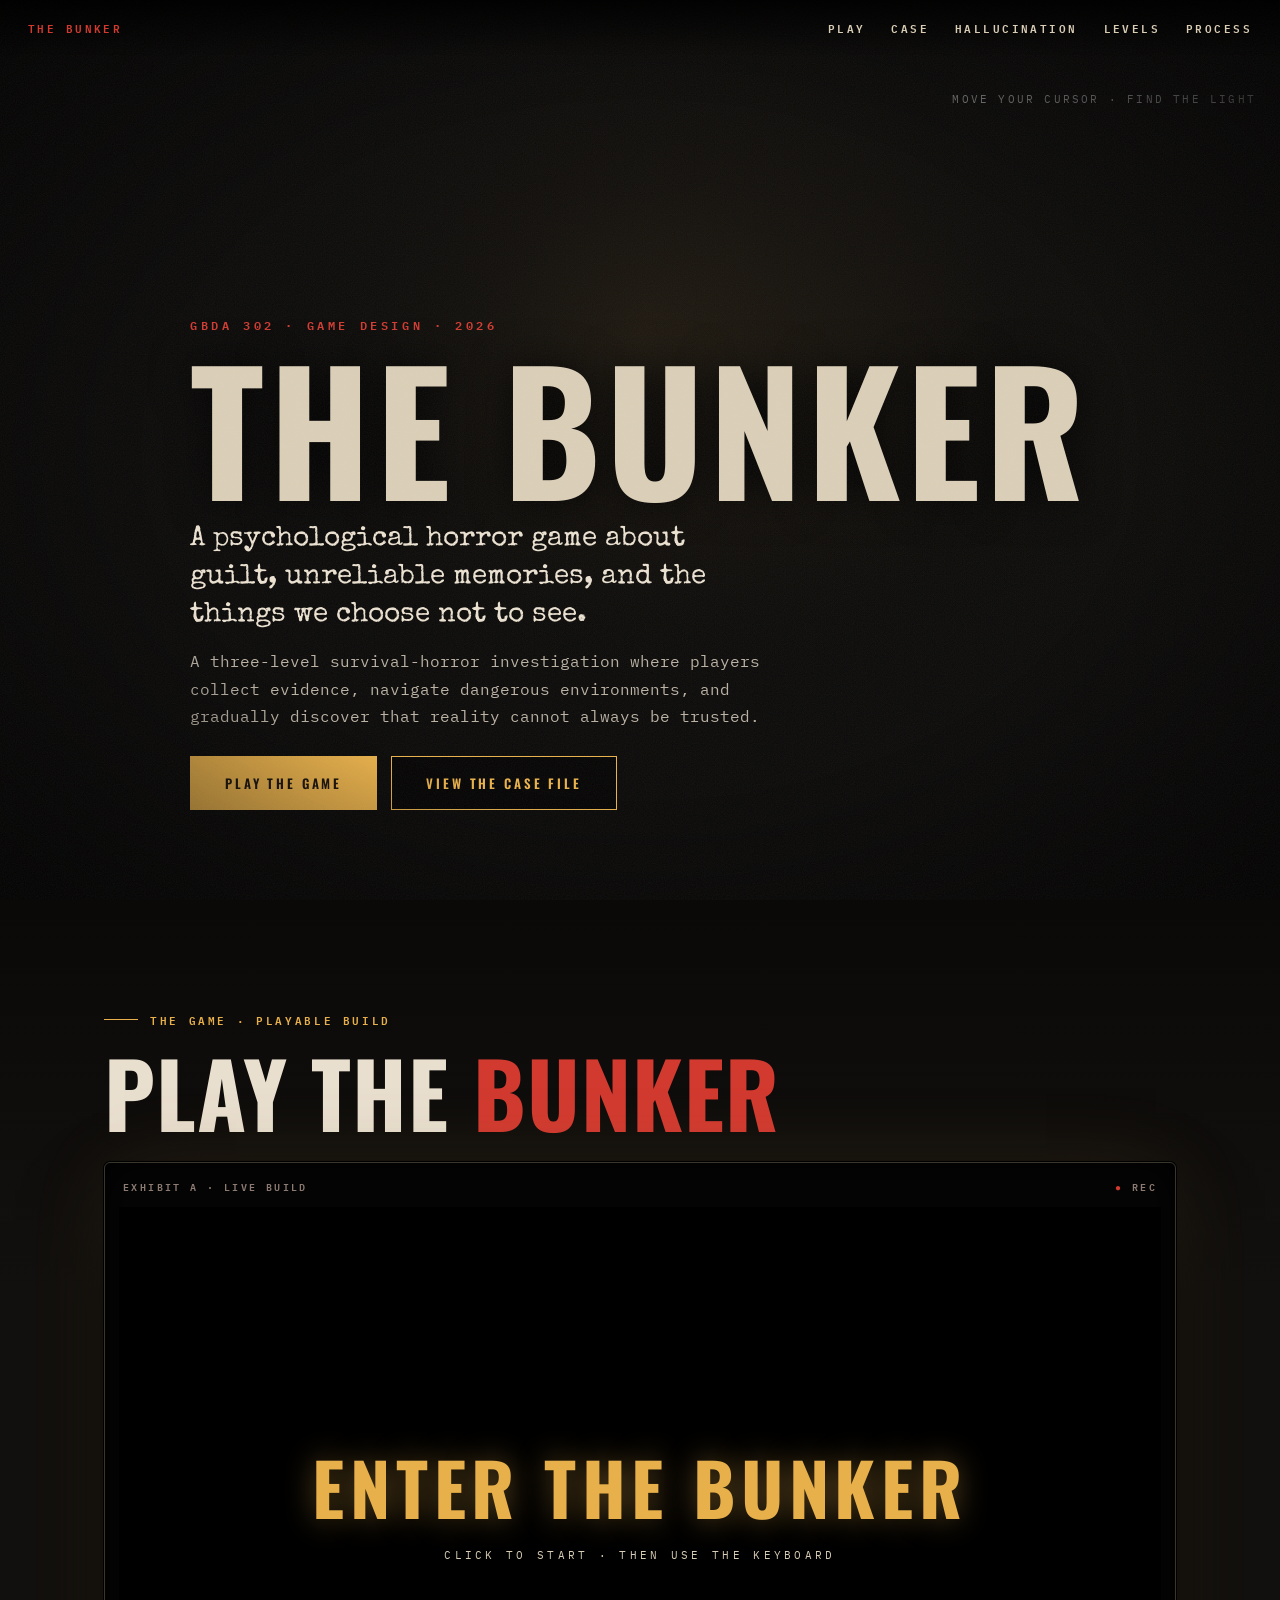
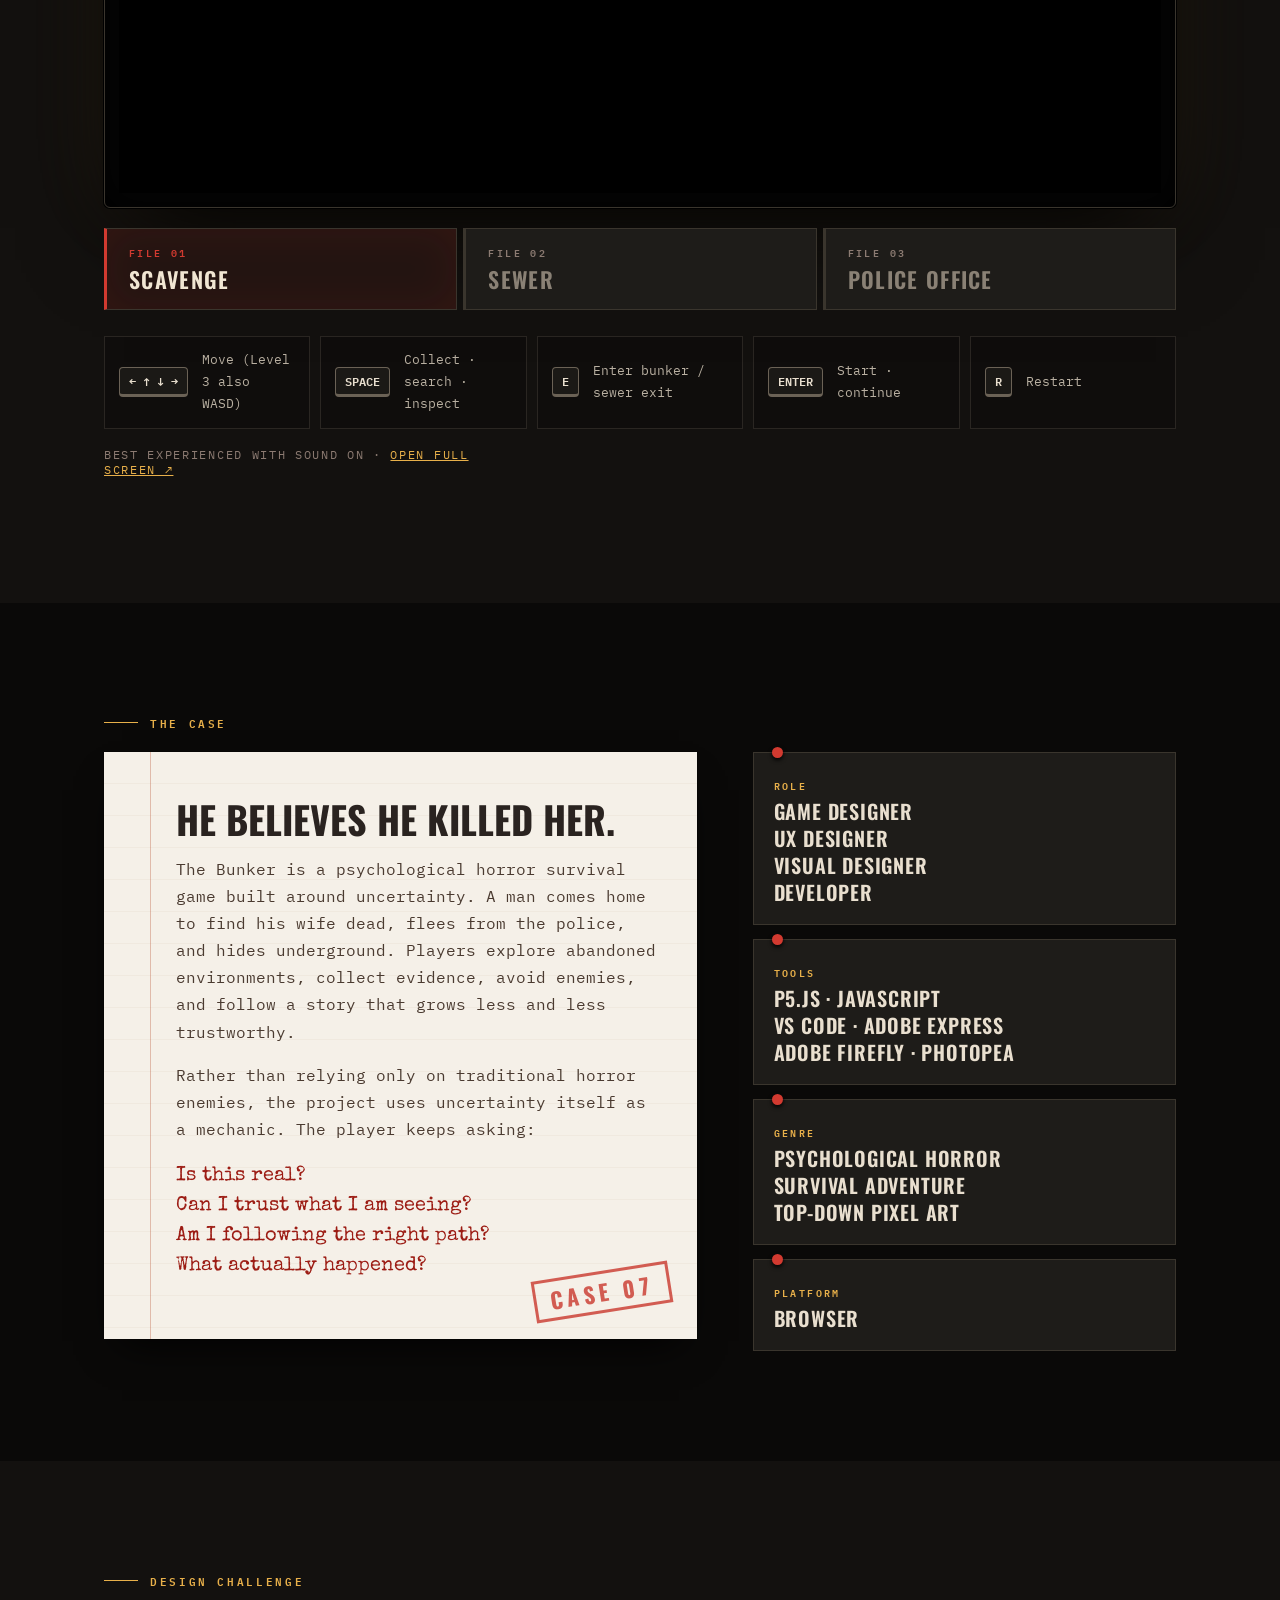
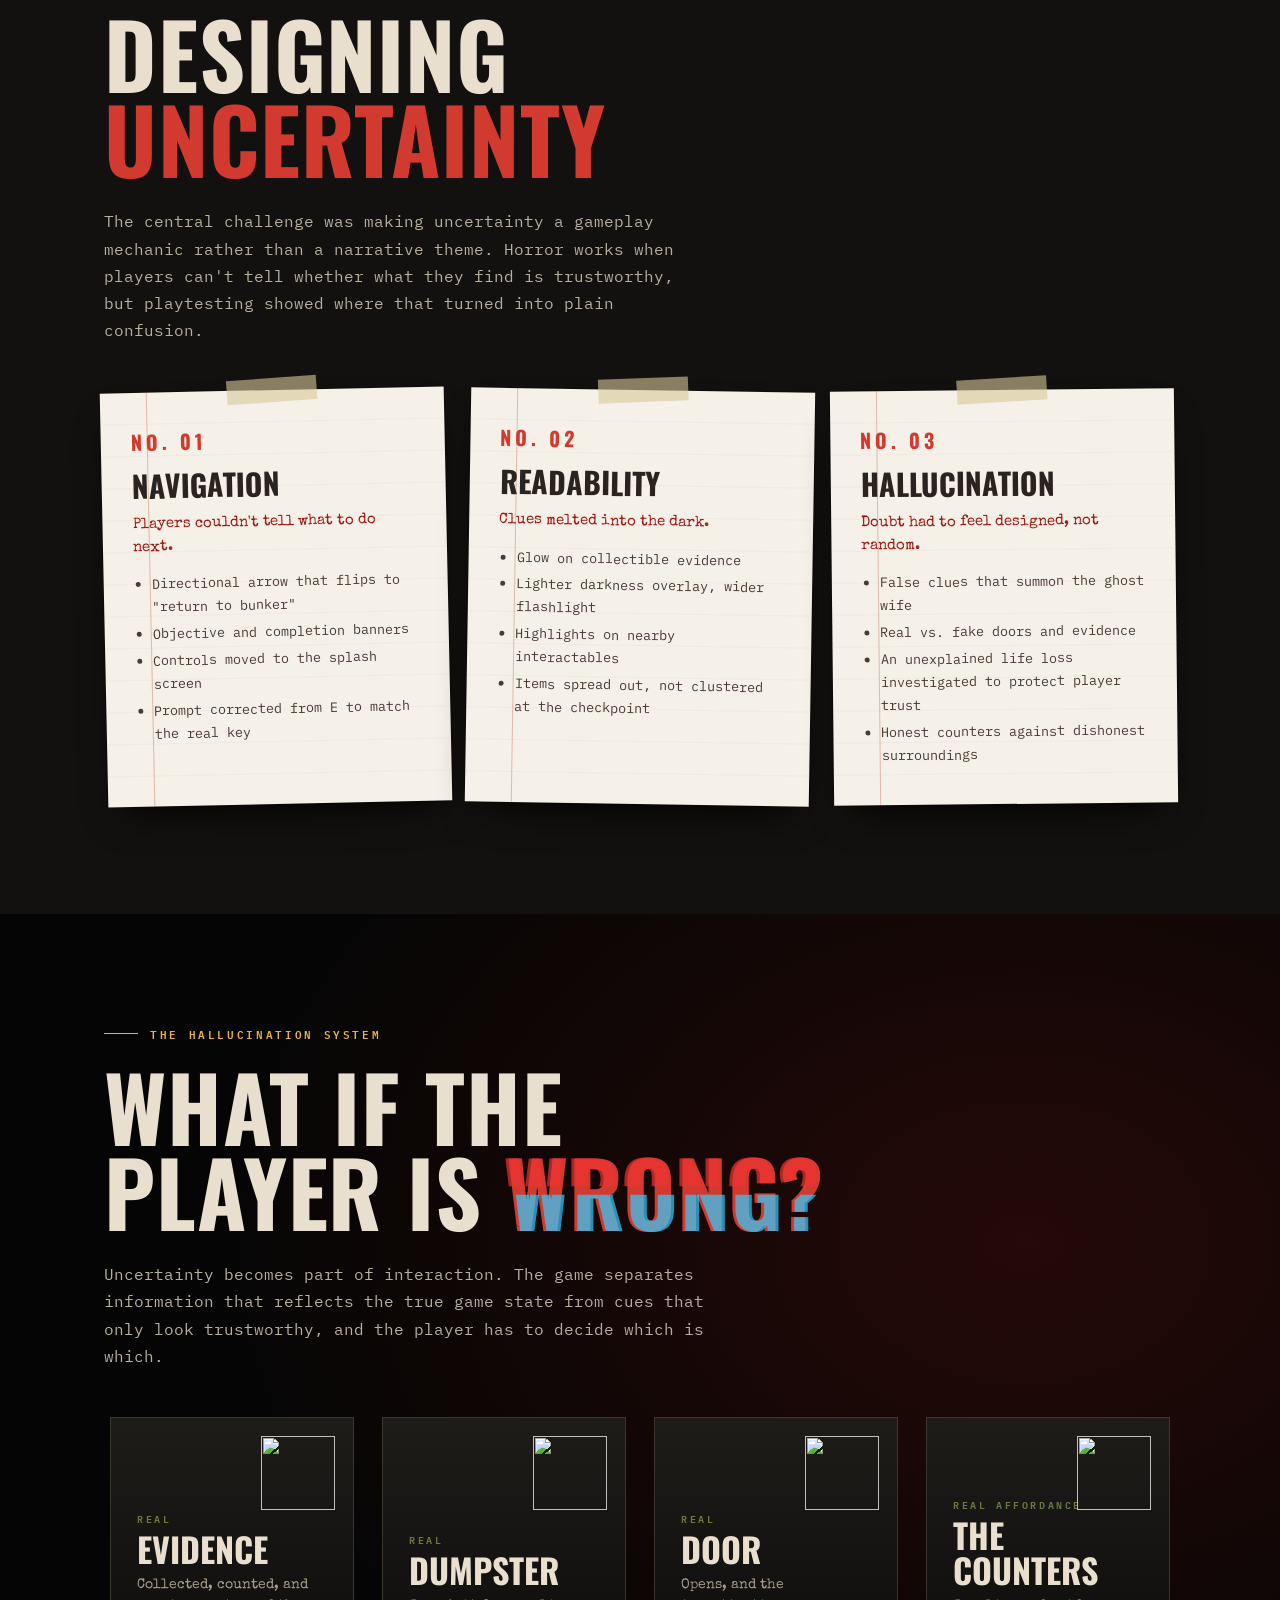
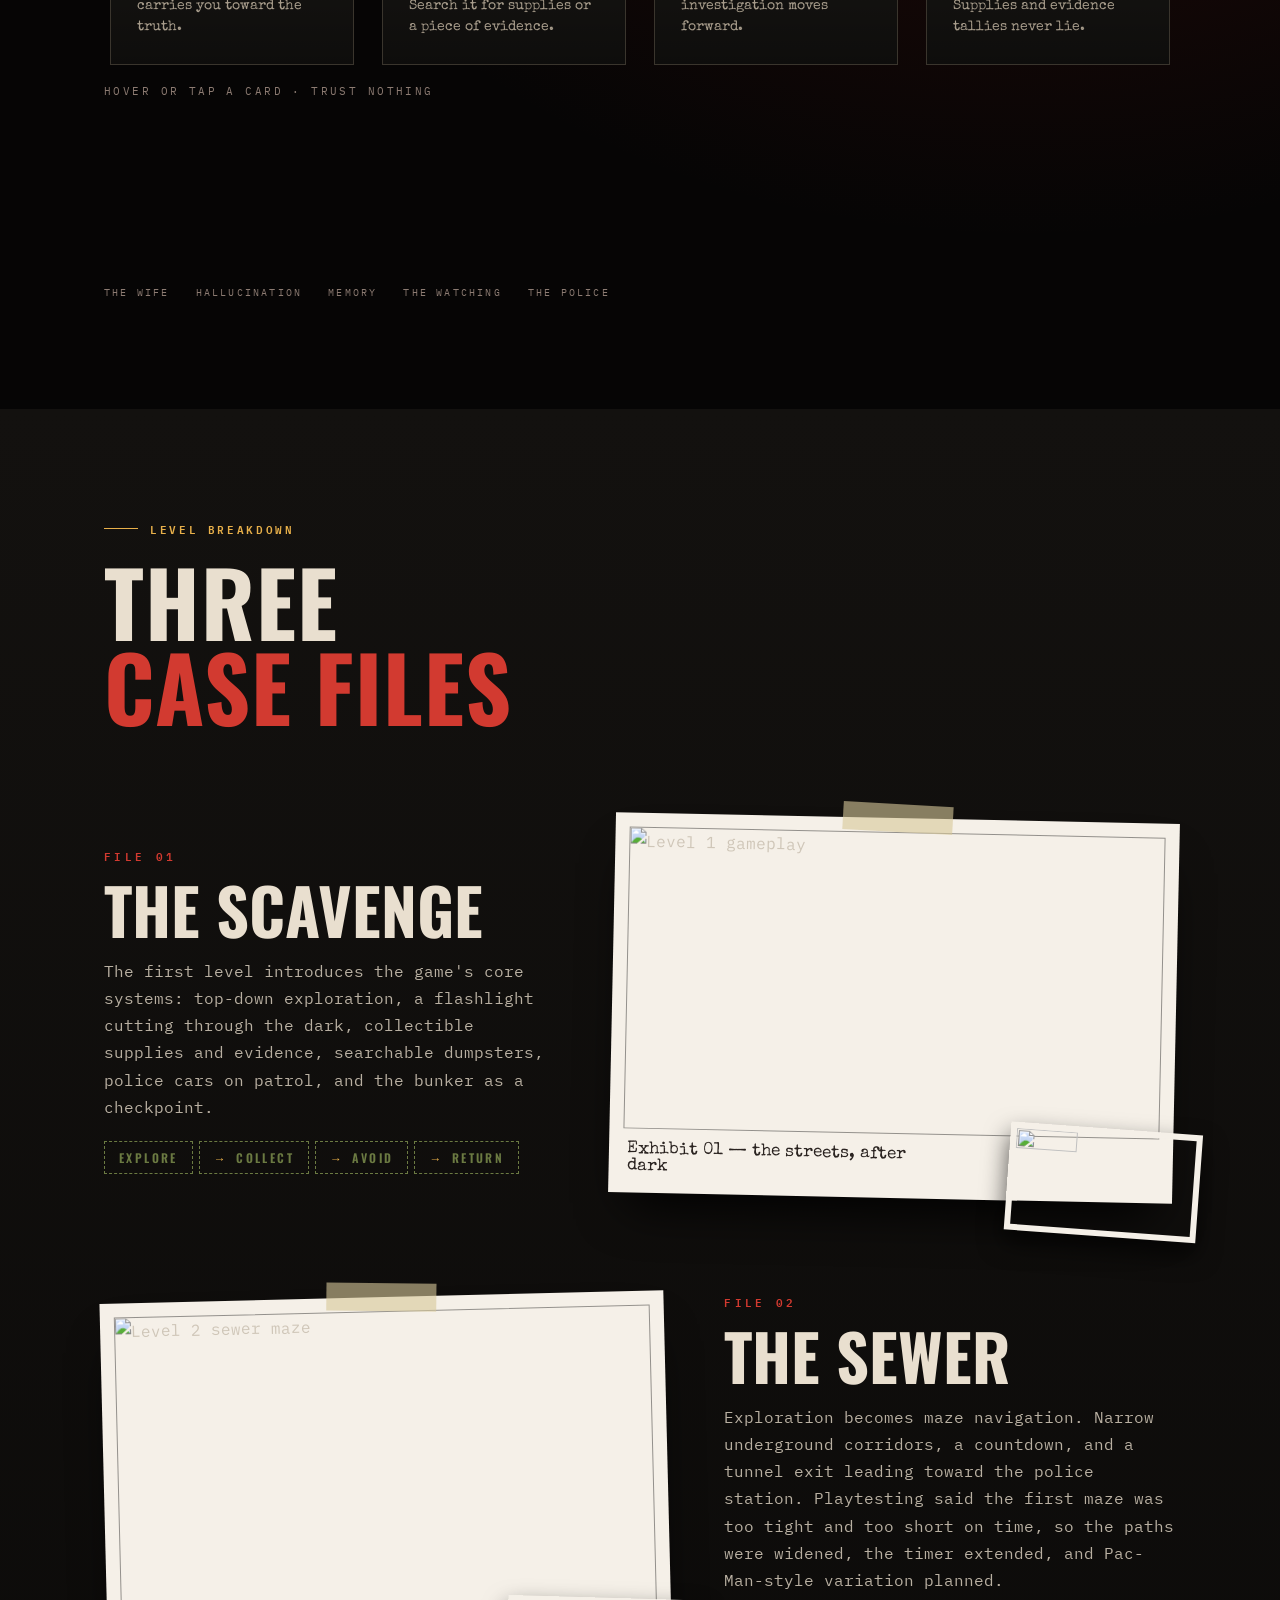
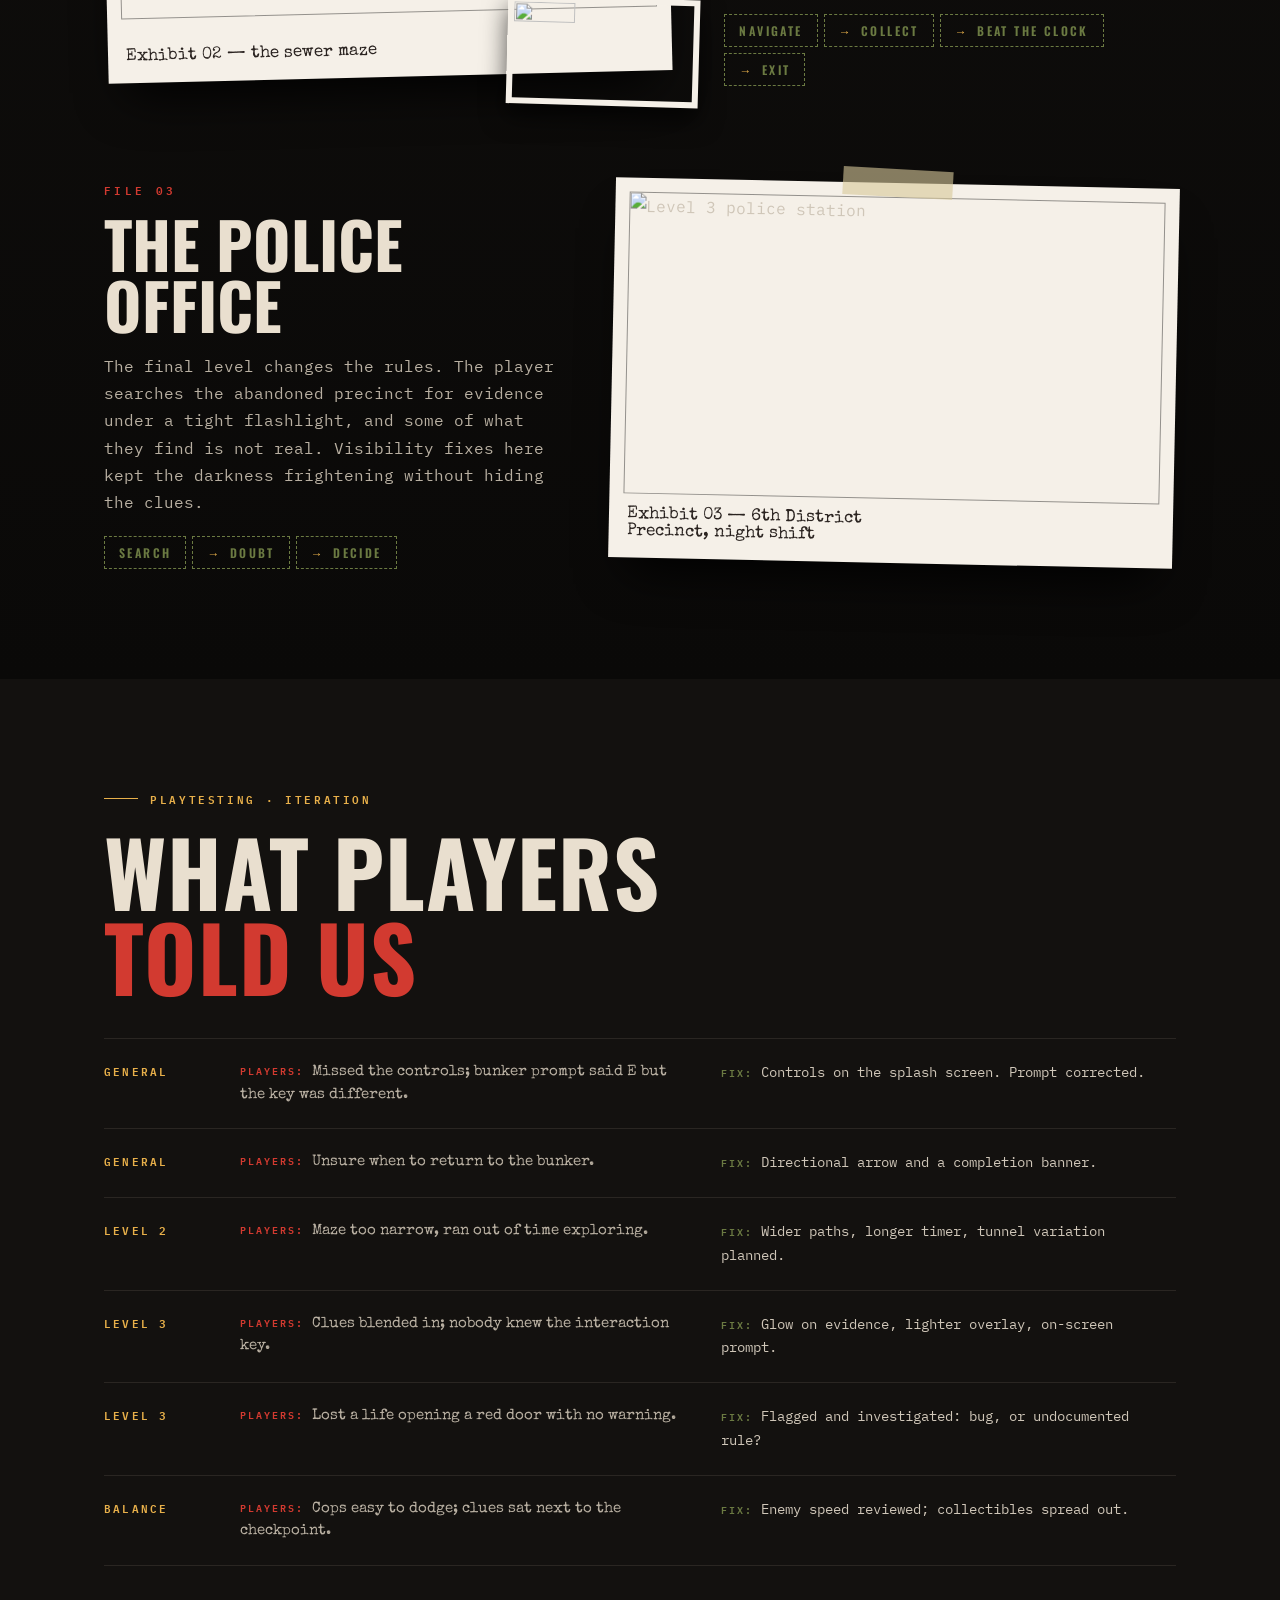
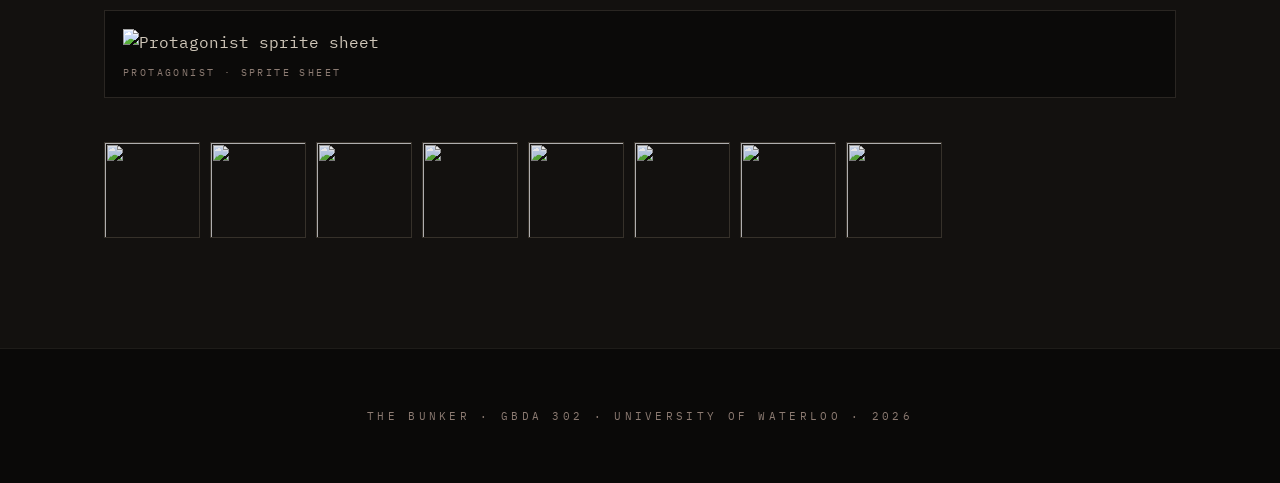
==== index.html @ 550e8786 "Add files via upload" ====
<!DOCTYPE html>
<html lang="en">
<head>
<meta charset="UTF-8">
<meta name="viewport" content="width=device-width, initial-scale=1">
<title>The Bunker — Case File · GBDA 302</title>
<link rel="preconnect" href="https://fonts.googleapis.com"><link rel="preconnect" href="https://fonts.gstatic.com" crossorigin>
<link href="https://fonts.googleapis.com/css2?family=Oswald:wght@400;600;700&family=Special+Elite&family=IBM+Plex+Mono:wght@400;600&display=swap" rel="stylesheet">
<style>
:root{
  --void:#0a0908;--soot:#13110f;--concrete:#1e1c19;--slab:#2b2925;--grime:#3a3d2c;--moss:#6b7a42;
  --amber:#e8b04a;--lamp:#ffd22d;--blood:#9c1c14;--bloodhi:#d23a30;--steel:#33414d;
  --paper:#F5F0E8;--paper2:#D4C4B0;--rust:#B06040;--terra:#C4845A;--ink:#2A2320;--mute:#8C7B72;
  --head:'Oswald','Bebas Neue',Impact,'Arial Narrow',sans-serif;--type:'Special Elite','Courier New',monospace;--mono:'IBM Plex Mono',ui-monospace,monospace}
*{box-sizing:border-box;margin:0}html{scroll-behavior:smooth}
body{background:var(--void);color:#cfc6b8;font:16px/1.7 var(--mono);overflow-x:hidden}
body::before{content:"";position:fixed;inset:0;pointer-events:none;z-index:50;opacity:.07;mix-blend-mode:screen;
  background:url("data:image/svg+xml;utf8,<svg xmlns='http://www.w3.org/2000/svg' width='160' height='160'><filter id='n'><feTurbulence type='fractalNoise' baseFrequency='.9' numOctaves='2'/></filter><rect width='100%' height='100%' filter='url(%23n)'/></svg>")}
body::after{content:"";position:fixed;inset:0;pointer-events:none;z-index:49;background:radial-gradient(ellipse at center,transparent 55%,#000c 100%)}
.wrap{max-width:1120px;margin:0 auto;padding:0 24px;position:relative}
section{padding:110px 0;position:relative}
.tag{font:600 11px var(--mono);letter-spacing:.24em;text-transform:uppercase;color:var(--amber);display:flex;align-items:center;gap:12px;margin-bottom:20px}
.tag::before{content:"";width:34px;height:1px;background:var(--amber)}
h2{font:700 clamp(44px,7vw,92px)/.95 var(--head);text-transform:uppercase;color:#e9dfcf;margin-bottom:28px;letter-spacing:.01em}
h2 em{font-style:normal;color:var(--bloodhi)}
p{max-width:60ch;margin-bottom:16px;color:#b9b0a2}
.px{image-rendering:pixelated}
.btn{display:inline-block;font:600 13px var(--head);letter-spacing:.22em;text-decoration:none;padding:16px 34px;border:1px solid var(--amber);color:var(--amber);background:#0008;text-transform:uppercase;transition:.25s;margin:10px 14px 0 0}
.btn.fill{background:var(--amber);color:#1a1209}.btn:hover{box-shadow:0 0 28px #e8b04a66;transform:translateY(-2px)}
/* HERO: cursor is the flashlight */
.hero{min-height:100vh;display:grid;align-items:end;padding:0;overflow:hidden;--mx:50%;--my:38%}
.hero .bg{position:absolute;inset:0;background:radial-gradient(ellipse at 74% 42%,#2a2113 0,#0a0908 62%),var(--void)}
.hero .art{position:absolute;right:3%;top:12%;width:min(56vw,760px);image-rendering:pixelated;filter:brightness(1.05) contrast(1.05)}
.hero .dark{position:absolute;inset:0;background:radial-gradient(circle 360px at var(--mx) var(--my),transparent 0,#0a090880 45%,#0a0908e6 100%)}
.hero .fade{position:absolute;inset:auto 0 0;height:45%;background:linear-gradient(transparent,var(--void))}
.hero .wrap{padding-bottom:90px;padding-top:140px}
.hero h1{font:700 clamp(70px,13vw,180px)/.88 var(--head);color:#d9cdb6;letter-spacing:.03em;text-shadow:0 0 40px #000;
  }
.hero .kick{font:600 12px var(--mono);letter-spacing:.3em;color:var(--bloodhi);margin-bottom:18px;display:block}
.hero .sub{font:clamp(20px,2.4vw,28px)/1.35 var(--type);color:#e9dfcf;max-width:34ch;margin:22px 0 14px}
.hero .hint{position:absolute;right:24px;top:92px;font:11px var(--mono);letter-spacing:.2em;color:#fff7;z-index:3}
nav{position:fixed;top:0;left:0;right:0;z-index:60;display:flex;justify-content:space-between;padding:18px 28px;font:600 11px var(--mono);letter-spacing:.22em;text-transform:uppercase;background:linear-gradient(#000c,transparent)}
nav a{color:#d9cdb6;text-decoration:none;margin-left:26px}nav a:hover{color:var(--amber)}nav b{color:var(--bloodhi);font-weight:600}
/* PLAY */
#play{background:linear-gradient(var(--void),var(--soot) 30%,var(--soot))}
.cab{position:relative;background:#050505;border:1px solid #3a352d;border-radius:6px;padding:14px;box-shadow:0 0 0 1px #000,0 40px 90px -20px #000,0 0 80px -10px #e8b04a22,inset 0 0 40px #000}
.cab .bar{display:flex;justify-content:space-between;font:600 10px var(--mono);letter-spacing:.24em;color:var(--mute);padding:0 4px 12px}
.cab .bar i{color:var(--bloodhi);font-style:normal;animation:rec 1.6s infinite}@keyframes rec{50%{opacity:.2}}
.frame{position:relative;aspect-ratio:16/9;background:#000;overflow:hidden;border:1px solid #000}
.frame iframe{width:100%;height:100%;border:0;display:block}
.frame .start{position:absolute;inset:0;display:grid;place-items:center;cursor:pointer;text-align:center;background:url(img/menu.jpg) center/cover}
.frame .start::before{content:"";position:absolute;inset:0;background:#000a}
.frame .start div{position:relative}
.frame .start b{display:block;font:700 clamp(36px,6vw,72px) var(--head);letter-spacing:.08em;color:var(--amber);text-transform:uppercase;text-shadow:0 0 30px #e8b04a66}
.frame .start span{font:11px var(--mono);letter-spacing:.3em;color:#d9cdb6}
.tabs{display:flex;gap:6px;margin-top:20px;flex-wrap:wrap}
.tab{flex:1;min-width:170px;position:relative;padding:14px 18px 14px 22px;background:var(--concrete);border:1px solid #3a352d;border-left:3px solid #3a352d;font:600 10px var(--mono);letter-spacing:.24em;color:var(--mute);transition:.3s}
.tab b{display:block;font:600 22px var(--head);letter-spacing:.06em;text-transform:uppercase;color:#8a8175;margin-top:2px}
.tab.on{border-left-color:var(--bloodhi);background:#241512;color:var(--bloodhi);box-shadow:inset 0 0 40px #9c1c1422}.tab.on b{color:#f1e6d3}
.keys{display:grid;grid-template-columns:repeat(auto-fit,minmax(190px,1fr));gap:10px;margin-top:26px}
.key{display:flex;align-items:center;gap:14px;font-size:13px;color:#b9b0a2;background:#0f0d0c;border:1px solid #2a2622;padding:12px 14px}
kbd{font:600 12px var(--mono);color:#e9dfcf;border:1px solid #6b6256;border-bottom-width:3px;border-radius:4px;padding:3px 9px;background:#1b1916;white-space:nowrap}
.note{margin-top:18px;font:12px var(--mono);letter-spacing:.14em;color:var(--mute)}.note a{color:var(--amber)}
/* CASE FILE PAPER */
.paper{background:var(--paper);color:var(--ink);position:relative;box-shadow:0 20px 40px -18px #000,0 0 0 1px #00000040;
  background-image:linear-gradient(#0000 0,#0000 31px,#d4c4b055 32px);background-size:100% 32px}
.paper p{color:#4a3a30}
.paper::before{content:"";position:absolute;left:46px;top:0;bottom:0;width:1px;background:#b8503055}
.stamp{position:absolute;font:700 22px var(--head);letter-spacing:.2em;color:var(--bloodhi);border:3px solid var(--bloodhi);padding:2px 14px;transform:rotate(-9deg);opacity:.8;mix-blend-mode:multiply}
.case{display:grid;grid-template-columns:1.4fr 1fr;gap:56px;align-items:start}
.case .paper{padding:48px 40px 40px 72px}
.case h3{font:700 38px/1 var(--head);text-transform:uppercase;color:var(--ink);margin-bottom:18px}
.q{font:20px/1.5 var(--type);color:var(--blood);margin:18px 0}.q span{display:block}
.pin{display:grid;gap:14px}
.pin .c{background:var(--concrete);border:1px solid #3a352d;padding:18px 20px;position:relative}
.pin .c::after{content:"";position:absolute;top:-6px;left:18px;width:11px;height:11px;border-radius:50%;background:var(--bloodhi);box-shadow:0 2px 4px #000}
.pin .c small{font:600 10px var(--mono);letter-spacing:.24em;color:var(--amber)}.pin .c div{font:600 20px var(--head);letter-spacing:.04em;color:#e9dfcf;text-transform:uppercase;line-height:1.35}
/* CHALLENGE */
#challenge{background:var(--soot)}
.tri{display:grid;grid-template-columns:repeat(auto-fit,minmax(290px,1fr));gap:20px;margin-top:46px}
.f{padding:34px 30px;position:relative;transform:rotate(var(--r,0deg));transition:.3s}.f:hover{transform:rotate(0) translateY(-6px)}
.f .n{font:700 20px var(--head);letter-spacing:.2em;color:var(--bloodhi);display:block;margin-bottom:6px}
.f h3{font:700 30px var(--head);text-transform:uppercase;color:var(--ink);margin:0 0 6px}
.f .why{font:15px/1.5 var(--type);color:var(--blood);margin-bottom:14px}
.f ul{padding-left:18px;font-size:13.5px;color:#4a3a30}.f li{margin-bottom:4px}
.f .tape{position:absolute;top:-12px;left:50%;width:90px;height:24px;background:#d8c89a99;transform:translateX(-50%) rotate(-3deg)}
/* HALLUCINATION */
#hall{background:#060505;overflow:hidden}
#hall::before{content:"";position:absolute;inset:0;background:radial-gradient(ellipse at 80% 30%,#9c1c1433,transparent 55%)}
.ghost{position:absolute;right:4%;top:60px;width:min(24vw,280px);opacity:.28;animation:flick 5s infinite;filter:drop-shadow(0 0 20px #7aa0ff55)}
@keyframes flick{0%,86%,100%{opacity:.28;transform:translateX(0)}88%{opacity:.04;transform:translateX(-6px)}90%{opacity:.4;transform:translateX(5px)}93%{opacity:.1}}
.glitch{position:relative;display:inline-block}
.glitch::before,.glitch::after{content:attr(data-t);position:absolute;left:0;top:0;opacity:.7}
.glitch::before{color:#e33;transform:translate(-3px,0);clip-path:inset(0 0 55% 0);animation:g1 3.2s infinite}
.glitch::after{color:#3cf;transform:translate(3px,0);clip-path:inset(55% 0 0 0);animation:g1 2.7s infinite reverse}
@keyframes g1{0%,90%,100%{transform:translate(0)}92%{transform:translate(-6px,2px)}95%{transform:translate(5px,-2px)}}
.duo{display:grid;grid-template-columns:repeat(auto-fit,minmax(240px,1fr));gap:16px;margin-top:46px;position:relative;z-index:2}
.fl{perspective:1000px;height:250px;cursor:pointer;border:0;background:none;text-align:left;color:inherit;font:inherit}
.fl i{display:block;position:relative;height:100%;font-style:normal;transform-style:preserve-3d;transition:transform .7s cubic-bezier(.2,.8,.2,1)}
.fl:hover i,.fl.on i{transform:rotateY(180deg)}
.fl i>*{position:absolute;inset:0;backface-visibility:hidden;padding:26px;display:flex;flex-direction:column;justify-content:flex-end;border:1px solid #3a352d}
.fl .a{background:var(--concrete) linear-gradient(#0000,#0008)}
.fl .b{transform:rotateY(180deg);background:#2a0e0b;border-color:var(--blood);box-shadow:inset 0 0 60px #9c1c1466}
.fl small{font:600 10px var(--mono);letter-spacing:.26em;color:var(--moss)}.fl .b small{color:var(--bloodhi)}
.fl strong{font:700 34px/1.05 var(--head);text-transform:uppercase;color:#e9dfcf;margin:4px 0 8px}
.fl em{font:14px/1.5 var(--type);font-style:normal;color:#a89d8c}.fl .b em{color:#e0a59e}
.fl img{position:absolute;top:18px;right:18px;width:74px;height:74px;object-fit:contain}
.fl .b img{filter:hue-rotate(-30deg) saturate(1.6) contrast(1.1);animation:flick 4s infinite}
.hint2{margin-top:18px;font:11px var(--mono);letter-spacing:.22em;color:var(--mute);position:relative;z-index:2}
.cast{display:flex;gap:26px;align-items:flex-end;margin-top:50px;position:relative;z-index:2;flex-wrap:wrap}
.cast figure{text-align:center;font:10px var(--mono);letter-spacing:.22em;color:var(--mute)}.cast img{height:130px;display:block;margin:0 auto 8px}
/* LEVELS */
#levels{background:linear-gradient(var(--soot),var(--void))}
.lvl{display:grid;grid-template-columns:1.25fr 1fr;gap:56px;align-items:center;margin-top:90px}
.lvl:nth-of-type(even){grid-template-columns:1fr 1.25fr}.lvl:nth-of-type(even) .shots{order:2}
.shots{position:relative;padding:14px 14px 64px;background:var(--paper);transform:rotate(-1.4deg);box-shadow:0 30px 50px -20px #000}
.lvl:nth-of-type(even) .shots{transform:rotate(1.2deg)}
.shots img{width:100%;display:block;aspect-ratio:16/9;object-fit:cover;border:1px solid #0006}
.shots .t{position:absolute;bottom:18px;left:18px;font:17px var(--type);color:var(--ink);max-width:56%}
.shots .tape{position:absolute;top:-14px;left:50%;width:110px;height:28px;background:#d8c89a99;transform:translateX(-50%) rotate(2deg)}
.shots .mini{position:absolute;right:-26px;bottom:-34px;width:34%;border:6px solid var(--paper);box-shadow:0 12px 24px #000a;transform:rotate(3deg)}
.lvl .no{font:600 11px var(--mono);letter-spacing:.3em;color:var(--bloodhi)}
.lvl h3{font:700 clamp(40px,5vw,66px)/.95 var(--head);text-transform:uppercase;color:#e9dfcf;margin:10px 0 18px}
.loop{display:flex;flex-wrap:wrap;gap:6px;margin-top:20px;font:600 12px var(--head);letter-spacing:.2em;text-transform:uppercase}
.loop span{padding:7px 14px;border:1px solid var(--moss);color:var(--moss)}.loop span+span::before{content:"→";margin-right:8px;color:var(--amber)}
.loop span{border-style:dashed}
/* PROCESS */
#process{background:var(--soot)}
.log{margin-top:40px;display:grid;gap:0}
.row{display:grid;grid-template-columns:110px 1fr 1fr;gap:26px;padding:22px 0;border-top:1px solid #2a2622;align-items:start}
.row:last-child{border-bottom:1px solid #2a2622}
.row .a{font:600 11px var(--mono);letter-spacing:.2em;color:var(--amber)}
.row .p{font:15px/1.5 var(--type);color:#b9b0a2}.row .p::before{content:"PLAYERS: ";font:600 10px var(--mono);letter-spacing:.2em;color:var(--bloodhi)}
.row .r{font-size:14px;color:#cfc6b8}.row .r::before{content:"FIX: ";font:600 10px var(--mono);letter-spacing:.2em;color:var(--moss)}
.items{display:flex;gap:10px;flex-wrap:wrap;margin-top:44px}.items img{width:96px;height:96px;object-fit:cover;border:1px solid #3a352d;opacity:.9;transition:.3s}.items img:hover{opacity:1;transform:translateY(-4px);border-color:var(--amber)}
.strip{margin-top:44px;background:#0b0a09;border:1px solid #2a2622;padding:18px}.strip img{width:100%;display:block;image-rendering:pixelated}
.strip small{display:block;font:10px var(--mono);letter-spacing:.24em;color:var(--mute);margin-top:10px}
footer{padding:60px 24px;text-align:center;font:11px var(--mono);letter-spacing:.3em;color:var(--mute);border-top:1px solid #1e1c19;background:var(--void)}
@media(max-width:820px){.case,.lvl,.lvl:nth-of-type(even){grid-template-columns:1fr}.lvl:nth-of-type(even) .shots{order:0}.row{grid-template-columns:1fr;gap:6px}nav a{margin-left:14px}section{padding:72px 0}.shots .mini{display:none}}
</style>
</head>
<body>
<nav><b>THE BUNKER</b><span><a href="#play">Play</a><a href="#case">Case</a><a href="#hall">Hallucination</a><a href="#levels">Levels</a><a href="#process">Process</a></span></nav>

<header class="hero" id="hero">
  <div class="bg"></div><img class="art px" src="game/assets/images/bunkerimg.png" alt=""><div class="dark"></div><div class="fade"></div>
  <span class="hint">MOVE YOUR CURSOR · FIND THE LIGHT</span>
  <div class="wrap">
    <span class="kick">GBDA 302 · GAME DESIGN · 2026</span>
    <h1>THE BUNKER</h1>
    <p class="sub">A psychological horror game about guilt, unreliable memories, and the things we choose not to see.</p>
    <p>A three-level survival-horror investigation where players collect evidence, navigate dangerous environments, and gradually discover that reality cannot always be trusted.</p>
    <a class="btn fill" href="#play">Play the game</a><a class="btn" href="#case">View the case file</a>
  </div>
</header>

<section id="play"><div class="wrap">
  <div class="tag">The Game · Playable Build</div>
  <h2>Play the <em>Bunker</em></h2>
  <div class="cab">
    <div class="bar"><span>EXHIBIT A · LIVE BUILD</span><span><i>●</i> REC</span></div>
    <div class="frame" id="frame">
      <iframe id="g" title="The Bunker, playable" allow="autoplay; fullscreen"></iframe>
      <div class="start" id="start"><div><b>Enter the bunker</b><span>CLICK TO START · THEN USE THE KEYBOARD</span></div></div>
    </div>
  </div>
  <div class="tabs" id="tabs">
    <div class="tab on" data-l="1">FILE 01<b>Scavenge</b></div>
    <div class="tab" data-l="2">FILE 02<b>Sewer</b></div>
    <div class="tab" data-l="3">FILE 03<b>Police Office</b></div>
  </div>
  <div class="keys">
    <div class="key"><kbd>← ↑ ↓ →</kbd>Move (Level 3 also WASD)</div>
    <div class="key"><kbd>SPACE</kbd>Collect · search · inspect</div>
    <div class="key"><kbd>E</kbd>Enter bunker / sewer exit</div>
    <div class="key"><kbd>ENTER</kbd>Start · continue</div>
    <div class="key"><kbd>R</kbd>Restart</div>
  </div>
  <p class="note">BEST EXPERIENCED WITH SOUND ON · <a href="game/index.html" target="_blank">OPEN FULL SCREEN ↗</a></p>
</div></section>

<section id="case"><div class="wrap">
  <div class="tag">The Case</div>
  <div class="case">
    <div class="paper"><span class="stamp" style="right:26px;bottom:26px">CASE 07</span>
      <h3>He believes he killed her.</h3>
      <p>The Bunker is a psychological horror survival game built around uncertainty. A man comes home to find his wife dead, flees from the police, and hides underground. Players explore abandoned environments, collect evidence, avoid enemies, and follow a story that grows less and less trustworthy.</p>
      <p>Rather than relying only on traditional horror enemies, the project uses uncertainty itself as a mechanic. The player keeps asking:</p>
      <div class="q"><span>Is this real?</span><span>Can I trust what I am seeing?</span><span>Am I following the right path?</span><span>What actually happened?</span></div>
    </div>
    <div class="pin">
      <div class="c"><small>ROLE</small><div>Game Designer<br>UX Designer<br>Visual Designer<br>Developer</div></div>
      <div class="c"><small>TOOLS</small><div>p5.js · JavaScript<br>VS Code · Adobe Express<br>Adobe Firefly · Photopea</div></div>
      <div class="c"><small>GENRE</small><div>Psychological Horror<br>Survival Adventure<br>Top-Down Pixel Art</div></div>
      <div class="c"><small>PLATFORM</small><div>Browser</div></div>
    </div>
  </div>
</div></section>

<section id="challenge"><div class="wrap">
  <div class="tag">Design Challenge</div>
  <h2>Designing<br><em>uncertainty</em></h2>
  <p>The central challenge was making uncertainty a gameplay mechanic rather than a narrative theme. Horror works when players can't tell whether what they find is trustworthy, but playtesting showed where that turned into plain confusion.</p>
  <div class="tri">
    <div class="paper f" style="--r:-1.2deg"><span class="tape"></span><span class="n">NO. 01</span><h3>Navigation</h3><div class="why">Players couldn't tell what to do next.</div><ul><li>Directional arrow that flips to "return to bunker"</li><li>Objective and completion banners</li><li>Controls moved to the splash screen</li><li>Prompt corrected from E to match the real key</li></ul></div>
    <div class="paper f" style="--r:.9deg"><span class="tape"></span><span class="n">NO. 02</span><h3>Readability</h3><div class="why">Clues melted into the dark.</div><ul><li>Glow on collectible evidence</li><li>Lighter darkness overlay, wider flashlight</li><li>Highlights on nearby interactables</li><li>Items spread out, not clustered at the checkpoint</li></ul></div>
    <div class="paper f" style="--r:-.6deg"><span class="tape"></span><span class="n">NO. 03</span><h3>Hallucination</h3><div class="why">Doubt had to feel designed, not random.</div><ul><li>False clues that summon the ghost wife</li><li>Real vs. fake doors and evidence</li><li>An unexplained life loss investigated to protect player trust</li><li>Honest counters against dishonest surroundings</li></ul></div>
  </div>
</div></section>

<section id="hall">
  <img class="ghost px" src="game/assets/images/wifeOpen.png" alt="">
  <div class="wrap">
    <div class="tag">The Hallucination System</div>
    <h2>What if the<br>player is <span class="glitch" data-t="wrong?"><em>wrong?</em></span></h2>
    <p>Uncertainty becomes part of interaction. The game separates information that reflects the true game state from cues that only look trustworthy, and the player has to decide which is which.</p>
    <div class="duo">
      <button class="fl"><i><span class="a"><img class="px" src="game/assets/images/notes.png" alt=""><small>REAL</small><strong>Evidence</strong><em>Collected, counted, and carries you toward the truth.</em></span><span class="b"><img class="px" src="game/assets/images/notes.png" alt=""><small>FALSE</small><strong>Evidence</strong><em>Identical on the floor. Pick it up and she appears.</em></span></i></button>
      <button class="fl"><i><span class="a"><img class="px" src="game/assets/images/dumpster.png" alt=""><small>REAL</small><strong>Dumpster</strong><em>Search it for supplies or a piece of evidence.</em></span><span class="b"><img class="px" src="game/assets/images/dumpster.png" alt=""><small>FALSE</small><strong>Dumpster</strong><em>A false clue triggers a hallucination instead.</em></span></i></button>
      <button class="fl"><i><span class="a"><img class="px" src="game/assets/images/doorOpen.png" alt=""><small>REAL</small><strong>Door</strong><em>Opens, and the investigation moves forward.</em></span><span class="b"><img class="px" src="game/assets/images/doorClosed.png" alt=""><small>FALSE</small><strong>Door</strong><em>A fake way through, with a consequence you didn't see coming.</em></span></i></button>
      <button class="fl"><i><span class="a"><img class="px" src="game/assets/images/eye.png" alt=""><small>REAL AFFORDANCE</small><strong>The counters</strong><em>Supplies and evidence tallies never lie.</em></span><span class="b"><img class="px" src="game/assets/images/eye.png" alt=""><small>PERCEIVED AFFORDANCE</small><strong>The room</strong><em>Everything else might be watching you.</em></span></i></button>
    </div>
    <p class="hint2">HOVER OR TAP A CARD · TRUST NOTHING</p>
    <div class="cast">
      <figure><img class="px" src="game/assets/images/wifeOpen.png" alt="">THE WIFE</figure>
      <figure><img class="px" src="game/assets/images/wifeClosed.png" alt="">HALLUCINATION</figure>
      <figure><img class="px" src="game/assets/images/wifeSad2.png" alt="">MEMORY</figure>
      <figure><img class="px" src="game/assets/images/eye.png" alt="">THE WATCHING</figure>
      <figure><img class="px" src="game/assets/images/cop.png" alt="">THE POLICE</figure>
    </div>
  </div>
</section>

<section id="levels"><div class="wrap">
  <div class="tag">Level Breakdown</div>
  <h2>Three<br><em>case files</em></h2>

  <div class="lvl">
    <div class="shots"><span class="tape"></span><img src="img/l1a.jpg" alt="Level 1 gameplay"><img class="mini" src="img/l1b.jpg" alt=""><span class="t">Exhibit 01 — the streets, after dark</span></div>
    <div><span class="no">FILE 01</span><h3>The Scavenge</h3>
      <p>The first level introduces the game's core systems: top-down exploration, a flashlight cutting through the dark, collectible supplies and evidence, searchable dumpsters, police cars on patrol, and the bunker as a checkpoint.</p>
      <div class="loop"><span>Explore</span><span>Collect</span><span>Avoid</span><span>Return</span></div></div>
  </div>

  <div class="lvl">
    <div class="shots"><span class="tape"></span><img src="img/l2a.jpg" alt="Level 2 sewer maze"><img class="mini" src="img/l2b.jpg" alt=""><span class="t">Exhibit 02 — the sewer maze</span></div>
    <div><span class="no">FILE 02</span><h3>The Sewer</h3>
      <p>Exploration becomes maze navigation. Narrow underground corridors, a countdown, and a tunnel exit leading toward the police station. Playtesting said the first maze was too tight and too short on time, so the paths were widened, the timer extended, and Pac-Man-style variation planned.</p>
      <div class="loop"><span>Navigate</span><span>Collect</span><span>Beat the clock</span><span>Exit</span></div></div>
  </div>

  <div class="lvl">
    <div class="shots"><span class="tape"></span><img src="img/l3a.jpg" alt="Level 3 police station"><span class="t">Exhibit 03 — 6th District Precinct, night shift</span></div>
    <div><span class="no">FILE 03</span><h3>The Police Office</h3>
      <p>The final level changes the rules. The player searches the abandoned precinct for evidence under a tight flashlight, and some of what they find is not real. Visibility fixes here kept the darkness frightening without hiding the clues.</p>
      <div class="loop"><span>Search</span><span>Doubt</span><span>Decide</span></div></div>
  </div>
</div></section>

<section id="process"><div class="wrap">
  <div class="tag">Playtesting · Iteration</div>
  <h2>What players<br><em>told us</em></h2>
  <div class="log">
    <div class="row"><div class="a">GENERAL</div><div class="p">Missed the controls; bunker prompt said E but the key was different.</div><div class="r">Controls on the splash screen. Prompt corrected.</div></div>
    <div class="row"><div class="a">GENERAL</div><div class="p">Unsure when to return to the bunker.</div><div class="r">Directional arrow and a completion banner.</div></div>
    <div class="row"><div class="a">LEVEL 2</div><div class="p">Maze too narrow, ran out of time exploring.</div><div class="r">Wider paths, longer timer, tunnel variation planned.</div></div>
    <div class="row"><div class="a">LEVEL 3</div><div class="p">Clues blended in; nobody knew the interaction key.</div><div class="r">Glow on evidence, lighter overlay, on-screen prompt.</div></div>
    <div class="row"><div class="a">LEVEL 3</div><div class="p">Lost a life opening a red door with no warning.</div><div class="r">Flagged and investigated: bug, or undocumented rule?</div></div>
    <div class="row"><div class="a">BALANCE</div><div class="p">Cops easy to dodge; clues sat next to the checkpoint.</div><div class="r">Enemy speed reviewed; collectibles spread out.</div></div>
  </div>
  <div class="strip"><img src="img/player_row1.png" alt="Protagonist sprite sheet"><small>PROTAGONIST · SPRITE SHEET</small></div>
  <div class="items">
    <img class="px" src="game/assets/images/food.png" alt=""><img class="px" src="game/assets/images/water.png" alt=""><img class="px" src="game/assets/images/medki.png" alt=""><img class="px" src="game/assets/images/tape.png" alt=""><img class="px" src="game/assets/images/radio.png" alt=""><img class="px" src="game/assets/images/watch.png" alt=""><img class="px" src="game/assets/images/lighter.png" alt=""><img class="px" src="game/assets/images/wire.png" alt="">
  </div>
</div></section>

<footer>THE BUNKER · GBDA 302 · UNIVERSITY OF WATERLOO · 2026</footer>

<script>
const hero=document.getElementById('hero');
hero.addEventListener('pointermove',e=>{const r=hero.getBoundingClientRect();hero.style.setProperty('--mx',(e.clientX-r.left)+'px');hero.style.setProperty('--my',(e.clientY-r.top)+'px')});
const g=document.getElementById('g'),start=document.getElementById('start'),tabs=[...document.querySelectorAll('.tab')];
start.onclick=()=>{g.src='game/index.html';start.remove();g.addEventListener('load',()=>g.contentWindow.focus())};
document.querySelectorAll('.fl').forEach(b=>b.addEventListener('click',()=>b.classList.toggle('on')));
const setTab=n=>tabs.forEach(t=>t.classList.toggle('on',t.dataset.l==n));
setInterval(()=>{try{const w=g.contentWindow;if(!w||!w.location)return;
  if(/level3\.html/.test(w.location.pathname)){setTab(3);return}
  const l=w.eval('typeof level!=="undefined"?level:1');setTab(l>=2?2:1)}catch(e){}},700);
</script>
</body></html>
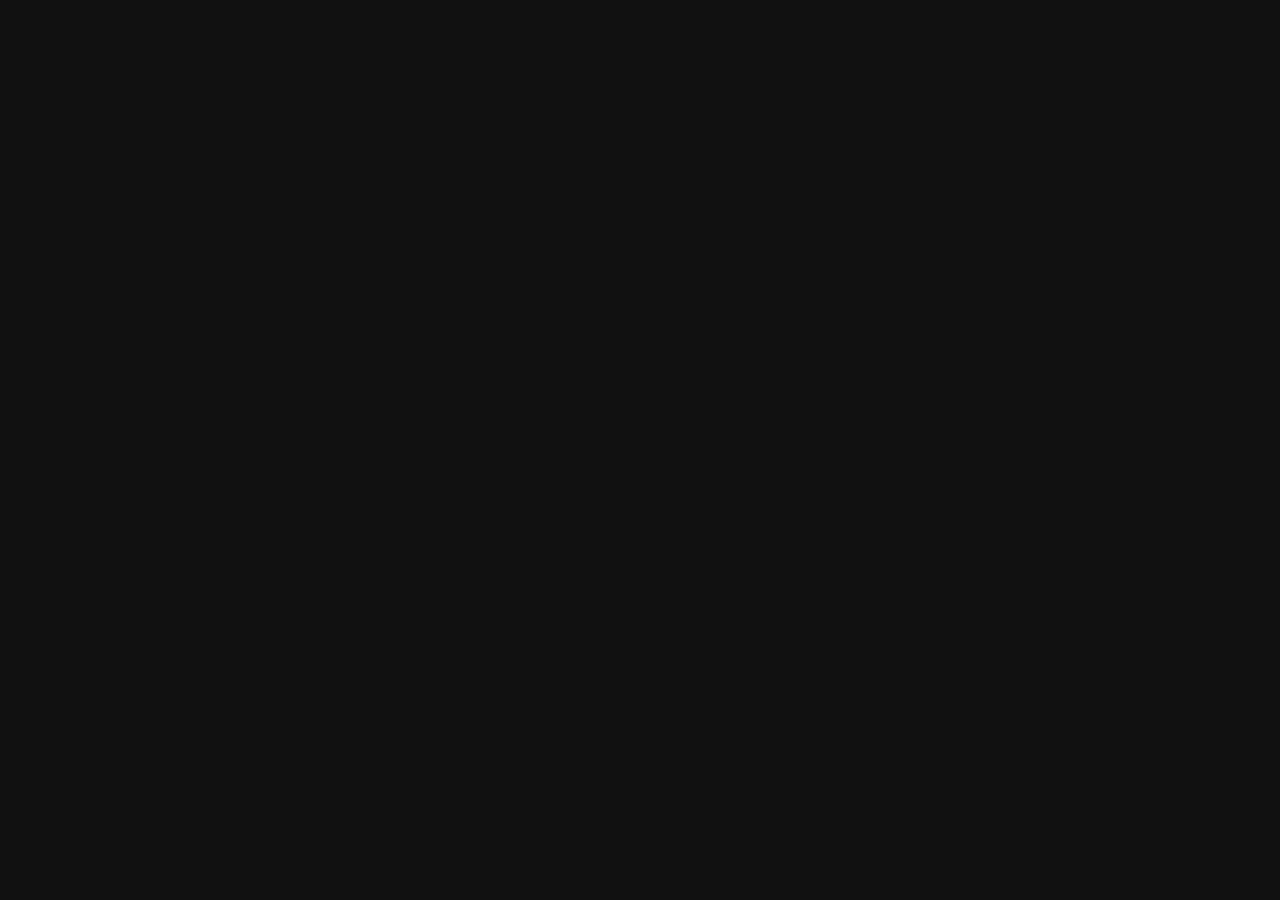
==== commit 04f183bd: "Add files via upload" ====
--- a/index.html
+++ b/index.html
@@ -1,290 +1,15 @@
 <!DOCTYPE html>
 <html lang="en">
-<head>
-<meta charset="UTF-8">
-<meta name="viewport" content="width=device-width, initial-scale=1">
-<title>The Bunker — Case File · GBDA 302</title>
-<link rel="preconnect" href="https://fonts.googleapis.com"><link rel="preconnect" href="https://fonts.gstatic.com" crossorigin>
-<link href="https://fonts.googleapis.com/css2?family=Oswald:wght@400;600;700&family=Special+Elite&family=IBM+Plex+Mono:wght@400;600&display=swap" rel="stylesheet">
-<style>
-:root{
-  --void:#0a0908;--soot:#13110f;--concrete:#1e1c19;--slab:#2b2925;--grime:#3a3d2c;--moss:#6b7a42;
-  --amber:#e8b04a;--lamp:#ffd22d;--blood:#9c1c14;--bloodhi:#d23a30;--steel:#33414d;
-  --paper:#F5F0E8;--paper2:#D4C4B0;--rust:#B06040;--terra:#C4845A;--ink:#2A2320;--mute:#8C7B72;
-  --head:'Oswald','Bebas Neue',Impact,'Arial Narrow',sans-serif;--type:'Special Elite','Courier New',monospace;--mono:'IBM Plex Mono',ui-monospace,monospace}
-*{box-sizing:border-box;margin:0}html{scroll-behavior:smooth}
-body{background:var(--void);color:#cfc6b8;font:16px/1.7 var(--mono);overflow-x:hidden}
-body::before{content:"";position:fixed;inset:0;pointer-events:none;z-index:50;opacity:.07;mix-blend-mode:screen;
-  background:url("data:image/svg+xml;utf8,<svg xmlns='http://www.w3.org/2000/svg' width='160' height='160'><filter id='n'><feTurbulence type='fractalNoise' baseFrequency='.9' numOctaves='2'/></filter><rect width='100%' height='100%' filter='url(%23n)'/></svg>")}
-body::after{content:"";position:fixed;inset:0;pointer-events:none;z-index:49;background:radial-gradient(ellipse at center,transparent 55%,#000c 100%)}
-.wrap{max-width:1120px;margin:0 auto;padding:0 24px;position:relative}
-section{padding:110px 0;position:relative}
-.tag{font:600 11px var(--mono);letter-spacing:.24em;text-transform:uppercase;color:var(--amber);display:flex;align-items:center;gap:12px;margin-bottom:20px}
-.tag::before{content:"";width:34px;height:1px;background:var(--amber)}
-h2{font:700 clamp(44px,7vw,92px)/.95 var(--head);text-transform:uppercase;color:#e9dfcf;margin-bottom:28px;letter-spacing:.01em}
-h2 em{font-style:normal;color:var(--bloodhi)}
-p{max-width:60ch;margin-bottom:16px;color:#b9b0a2}
-.px{image-rendering:pixelated}
-.btn{display:inline-block;font:600 13px var(--head);letter-spacing:.22em;text-decoration:none;padding:16px 34px;border:1px solid var(--amber);color:var(--amber);background:#0008;text-transform:uppercase;transition:.25s;margin:10px 14px 0 0}
-.btn.fill{background:var(--amber);color:#1a1209}.btn:hover{box-shadow:0 0 28px #e8b04a66;transform:translateY(-2px)}
-/* HERO: cursor is the flashlight */
-.hero{min-height:100vh;display:grid;align-items:end;padding:0;overflow:hidden;--mx:50%;--my:38%}
-.hero .bg{position:absolute;inset:0;background:radial-gradient(ellipse at 74% 42%,#2a2113 0,#0a0908 62%),var(--void)}
-.hero .art{position:absolute;right:3%;top:12%;width:min(56vw,760px);image-rendering:pixelated;filter:brightness(1.05) contrast(1.05)}
-.hero .dark{position:absolute;inset:0;background:radial-gradient(circle 360px at var(--mx) var(--my),transparent 0,#0a090880 45%,#0a0908e6 100%)}
-.hero .fade{position:absolute;inset:auto 0 0;height:45%;background:linear-gradient(transparent,var(--void))}
-.hero .wrap{padding-bottom:90px;padding-top:140px}
-.hero h1{font:700 clamp(70px,13vw,180px)/.88 var(--head);color:#d9cdb6;letter-spacing:.03em;text-shadow:0 0 40px #000;
-  }
-.hero .kick{font:600 12px var(--mono);letter-spacing:.3em;color:var(--bloodhi);margin-bottom:18px;display:block}
-.hero .sub{font:clamp(20px,2.4vw,28px)/1.35 var(--type);color:#e9dfcf;max-width:34ch;margin:22px 0 14px}
-.hero .hint{position:absolute;right:24px;top:92px;font:11px var(--mono);letter-spacing:.2em;color:#fff7;z-index:3}
-nav{position:fixed;top:0;left:0;right:0;z-index:60;display:flex;justify-content:space-between;padding:18px 28px;font:600 11px var(--mono);letter-spacing:.22em;text-transform:uppercase;background:linear-gradient(#000c,transparent)}
-nav a{color:#d9cdb6;text-decoration:none;margin-left:26px}nav a:hover{color:var(--amber)}nav b{color:var(--bloodhi);font-weight:600}
-/* PLAY */
-#play{background:linear-gradient(var(--void),var(--soot) 30%,var(--soot))}
-.cab{position:relative;background:#050505;border:1px solid #3a352d;border-radius:6px;padding:14px;box-shadow:0 0 0 1px #000,0 40px 90px -20px #000,0 0 80px -10px #e8b04a22,inset 0 0 40px #000}
-.cab .bar{display:flex;justify-content:space-between;font:600 10px var(--mono);letter-spacing:.24em;color:var(--mute);padding:0 4px 12px}
-.cab .bar i{color:var(--bloodhi);font-style:normal;animation:rec 1.6s infinite}@keyframes rec{50%{opacity:.2}}
-.frame{position:relative;aspect-ratio:16/9;background:#000;overflow:hidden;border:1px solid #000}
-.frame iframe{width:100%;height:100%;border:0;display:block}
-.frame .start{position:absolute;inset:0;display:grid;place-items:center;cursor:pointer;text-align:center;background:url(img/menu.jpg) center/cover}
-.frame .start::before{content:"";position:absolute;inset:0;background:#000a}
-.frame .start div{position:relative}
-.frame .start b{display:block;font:700 clamp(36px,6vw,72px) var(--head);letter-spacing:.08em;color:var(--amber);text-transform:uppercase;text-shadow:0 0 30px #e8b04a66}
-.frame .start span{font:11px var(--mono);letter-spacing:.3em;color:#d9cdb6}
-.tabs{display:flex;gap:6px;margin-top:20px;flex-wrap:wrap}
-.tab{flex:1;min-width:170px;position:relative;padding:14px 18px 14px 22px;background:var(--concrete);border:1px solid #3a352d;border-left:3px solid #3a352d;font:600 10px var(--mono);letter-spacing:.24em;color:var(--mute);transition:.3s}
-.tab b{display:block;font:600 22px var(--head);letter-spacing:.06em;text-transform:uppercase;color:#8a8175;margin-top:2px}
-.tab.on{border-left-color:var(--bloodhi);background:#241512;color:var(--bloodhi);box-shadow:inset 0 0 40px #9c1c1422}.tab.on b{color:#f1e6d3}
-.keys{display:grid;grid-template-columns:repeat(auto-fit,minmax(190px,1fr));gap:10px;margin-top:26px}
-.key{display:flex;align-items:center;gap:14px;font-size:13px;color:#b9b0a2;background:#0f0d0c;border:1px solid #2a2622;padding:12px 14px}
-kbd{font:600 12px var(--mono);color:#e9dfcf;border:1px solid #6b6256;border-bottom-width:3px;border-radius:4px;padding:3px 9px;background:#1b1916;white-space:nowrap}
-.note{margin-top:18px;font:12px var(--mono);letter-spacing:.14em;color:var(--mute)}.note a{color:var(--amber)}
-/* CASE FILE PAPER */
-.paper{background:var(--paper);color:var(--ink);position:relative;box-shadow:0 20px 40px -18px #000,0 0 0 1px #00000040;
-  background-image:linear-gradient(#0000 0,#0000 31px,#d4c4b055 32px);background-size:100% 32px}
-.paper p{color:#4a3a30}
-.paper::before{content:"";position:absolute;left:46px;top:0;bottom:0;width:1px;background:#b8503055}
-.stamp{position:absolute;font:700 22px var(--head);letter-spacing:.2em;color:var(--bloodhi);border:3px solid var(--bloodhi);padding:2px 14px;transform:rotate(-9deg);opacity:.8;mix-blend-mode:multiply}
-.case{display:grid;grid-template-columns:1.4fr 1fr;gap:56px;align-items:start}
-.case .paper{padding:48px 40px 40px 72px}
-.case h3{font:700 38px/1 var(--head);text-transform:uppercase;color:var(--ink);margin-bottom:18px}
-.q{font:20px/1.5 var(--type);color:var(--blood);margin:18px 0}.q span{display:block}
-.pin{display:grid;gap:14px}
-.pin .c{background:var(--concrete);border:1px solid #3a352d;padding:18px 20px;position:relative}
-.pin .c::after{content:"";position:absolute;top:-6px;left:18px;width:11px;height:11px;border-radius:50%;background:var(--bloodhi);box-shadow:0 2px 4px #000}
-.pin .c small{font:600 10px var(--mono);letter-spacing:.24em;color:var(--amber)}.pin .c div{font:600 20px var(--head);letter-spacing:.04em;color:#e9dfcf;text-transform:uppercase;line-height:1.35}
-/* CHALLENGE */
-#challenge{background:var(--soot)}
-.tri{display:grid;grid-template-columns:repeat(auto-fit,minmax(290px,1fr));gap:20px;margin-top:46px}
-.f{padding:34px 30px;position:relative;transform:rotate(var(--r,0deg));transition:.3s}.f:hover{transform:rotate(0) translateY(-6px)}
-.f .n{font:700 20px var(--head);letter-spacing:.2em;color:var(--bloodhi);display:block;margin-bottom:6px}
-.f h3{font:700 30px var(--head);text-transform:uppercase;color:var(--ink);margin:0 0 6px}
-.f .why{font:15px/1.5 var(--type);color:var(--blood);margin-bottom:14px}
-.f ul{padding-left:18px;font-size:13.5px;color:#4a3a30}.f li{margin-bottom:4px}
-.f .tape{position:absolute;top:-12px;left:50%;width:90px;height:24px;background:#d8c89a99;transform:translateX(-50%) rotate(-3deg)}
-/* HALLUCINATION */
-#hall{background:#060505;overflow:hidden}
-#hall::before{content:"";position:absolute;inset:0;background:radial-gradient(ellipse at 80% 30%,#9c1c1433,transparent 55%)}
-.ghost{position:absolute;right:4%;top:60px;width:min(24vw,280px);opacity:.28;animation:flick 5s infinite;filter:drop-shadow(0 0 20px #7aa0ff55)}
-@keyframes flick{0%,86%,100%{opacity:.28;transform:translateX(0)}88%{opacity:.04;transform:translateX(-6px)}90%{opacity:.4;transform:translateX(5px)}93%{opacity:.1}}
-.glitch{position:relative;display:inline-block}
-.glitch::before,.glitch::after{content:attr(data-t);position:absolute;left:0;top:0;opacity:.7}
-.glitch::before{color:#e33;transform:translate(-3px,0);clip-path:inset(0 0 55% 0);animation:g1 3.2s infinite}
-.glitch::after{color:#3cf;transform:translate(3px,0);clip-path:inset(55% 0 0 0);animation:g1 2.7s infinite reverse}
-@keyframes g1{0%,90%,100%{transform:translate(0)}92%{transform:translate(-6px,2px)}95%{transform:translate(5px,-2px)}}
-.duo{display:grid;grid-template-columns:repeat(auto-fit,minmax(240px,1fr));gap:16px;margin-top:46px;position:relative;z-index:2}
-.fl{perspective:1000px;height:250px;cursor:pointer;border:0;background:none;text-align:left;color:inherit;font:inherit}
-.fl i{display:block;position:relative;height:100%;font-style:normal;transform-style:preserve-3d;transition:transform .7s cubic-bezier(.2,.8,.2,1)}
-.fl:hover i,.fl.on i{transform:rotateY(180deg)}
-.fl i>*{position:absolute;inset:0;backface-visibility:hidden;padding:26px;display:flex;flex-direction:column;justify-content:flex-end;border:1px solid #3a352d}
-.fl .a{background:var(--concrete) linear-gradient(#0000,#0008)}
-.fl .b{transform:rotateY(180deg);background:#2a0e0b;border-color:var(--blood);box-shadow:inset 0 0 60px #9c1c1466}
-.fl small{font:600 10px var(--mono);letter-spacing:.26em;color:var(--moss)}.fl .b small{color:var(--bloodhi)}
-.fl strong{font:700 34px/1.05 var(--head);text-transform:uppercase;color:#e9dfcf;margin:4px 0 8px}
-.fl em{font:14px/1.5 var(--type);font-style:normal;color:#a89d8c}.fl .b em{color:#e0a59e}
-.fl img{position:absolute;top:18px;right:18px;width:74px;height:74px;object-fit:contain}
-.fl .b img{filter:hue-rotate(-30deg) saturate(1.6) contrast(1.1);animation:flick 4s infinite}
-.hint2{margin-top:18px;font:11px var(--mono);letter-spacing:.22em;color:var(--mute);position:relative;z-index:2}
-.cast{display:flex;gap:26px;align-items:flex-end;margin-top:50px;position:relative;z-index:2;flex-wrap:wrap}
-.cast figure{text-align:center;font:10px var(--mono);letter-spacing:.22em;color:var(--mute)}.cast img{height:130px;display:block;margin:0 auto 8px}
-/* LEVELS */
-#levels{background:linear-gradient(var(--soot),var(--void))}
-.lvl{display:grid;grid-template-columns:1.25fr 1fr;gap:56px;align-items:center;margin-top:90px}
-.lvl:nth-of-type(even){grid-template-columns:1fr 1.25fr}.lvl:nth-of-type(even) .shots{order:2}
-.shots{position:relative;padding:14px 14px 64px;background:var(--paper);transform:rotate(-1.4deg);box-shadow:0 30px 50px -20px #000}
-.lvl:nth-of-type(even) .shots{transform:rotate(1.2deg)}
-.shots img{width:100%;display:block;aspect-ratio:16/9;object-fit:cover;border:1px solid #0006}
-.shots .t{position:absolute;bottom:18px;left:18px;font:17px var(--type);color:var(--ink);max-width:56%}
-.shots .tape{position:absolute;top:-14px;left:50%;width:110px;height:28px;background:#d8c89a99;transform:translateX(-50%) rotate(2deg)}
-.shots .mini{position:absolute;right:-26px;bottom:-34px;width:34%;border:6px solid var(--paper);box-shadow:0 12px 24px #000a;transform:rotate(3deg)}
-.lvl .no{font:600 11px var(--mono);letter-spacing:.3em;color:var(--bloodhi)}
-.lvl h3{font:700 clamp(40px,5vw,66px)/.95 var(--head);text-transform:uppercase;color:#e9dfcf;margin:10px 0 18px}
-.loop{display:flex;flex-wrap:wrap;gap:6px;margin-top:20px;font:600 12px var(--head);letter-spacing:.2em;text-transform:uppercase}
-.loop span{padding:7px 14px;border:1px solid var(--moss);color:var(--moss)}.loop span+span::before{content:"→";margin-right:8px;color:var(--amber)}
-.loop span{border-style:dashed}
-/* PROCESS */
-#process{background:var(--soot)}
-.log{margin-top:40px;display:grid;gap:0}
-.row{display:grid;grid-template-columns:110px 1fr 1fr;gap:26px;padding:22px 0;border-top:1px solid #2a2622;align-items:start}
-.row:last-child{border-bottom:1px solid #2a2622}
-.row .a{font:600 11px var(--mono);letter-spacing:.2em;color:var(--amber)}
-.row .p{font:15px/1.5 var(--type);color:#b9b0a2}.row .p::before{content:"PLAYERS: ";font:600 10px var(--mono);letter-spacing:.2em;color:var(--bloodhi)}
-.row .r{font-size:14px;color:#cfc6b8}.row .r::before{content:"FIX: ";font:600 10px var(--mono);letter-spacing:.2em;color:var(--moss)}
-.items{display:flex;gap:10px;flex-wrap:wrap;margin-top:44px}.items img{width:96px;height:96px;object-fit:cover;border:1px solid #3a352d;opacity:.9;transition:.3s}.items img:hover{opacity:1;transform:translateY(-4px);border-color:var(--amber)}
-.strip{margin-top:44px;background:#0b0a09;border:1px solid #2a2622;padding:18px}.strip img{width:100%;display:block;image-rendering:pixelated}
-.strip small{display:block;font:10px var(--mono);letter-spacing:.24em;color:var(--mute);margin-top:10px}
-footer{padding:60px 24px;text-align:center;font:11px var(--mono);letter-spacing:.3em;color:var(--mute);border-top:1px solid #1e1c19;background:var(--void)}
-@media(max-width:820px){.case,.lvl,.lvl:nth-of-type(even){grid-template-columns:1fr}.lvl:nth-of-type(even) .shots{order:0}.row{grid-template-columns:1fr;gap:6px}nav a{margin-left:14px}section{padding:72px 0}.shots .mini{display:none}}
-</style>
-</head>
-<body>
-<nav><b>THE BUNKER</b><span><a href="#play">Play</a><a href="#case">Case</a><a href="#hall">Hallucination</a><a href="#levels">Levels</a><a href="#process">Process</a></span></nav>
-
-<header class="hero" id="hero">
-  <div class="bg"></div><img class="art px" src="game/assets/images/bunkerimg.png" alt=""><div class="dark"></div><div class="fade"></div>
-  <span class="hint">MOVE YOUR CURSOR · FIND THE LIGHT</span>
-  <div class="wrap">
-    <span class="kick">GBDA 302 · GAME DESIGN · 2026</span>
-    <h1>THE BUNKER</h1>
-    <p class="sub">A psychological horror game about guilt, unreliable memories, and the things we choose not to see.</p>
-    <p>A three-level survival-horror investigation where players collect evidence, navigate dangerous environments, and gradually discover that reality cannot always be trusted.</p>
-    <a class="btn fill" href="#play">Play the game</a><a class="btn" href="#case">View the case file</a>
-  </div>
-</header>
-
-<section id="play"><div class="wrap">
-  <div class="tag">The Game · Playable Build</div>
-  <h2>Play the <em>Bunker</em></h2>
-  <div class="cab">
-    <div class="bar"><span>EXHIBIT A · LIVE BUILD</span><span><i>●</i> REC</span></div>
-    <div class="frame" id="frame">
-      <iframe id="g" title="The Bunker, playable" allow="autoplay; fullscreen"></iframe>
-      <div class="start" id="start"><div><b>Enter the bunker</b><span>CLICK TO START · THEN USE THE KEYBOARD</span></div></div>
-    </div>
-  </div>
-  <div class="tabs" id="tabs">
-    <div class="tab on" data-l="1">FILE 01<b>Scavenge</b></div>
-    <div class="tab" data-l="2">FILE 02<b>Sewer</b></div>
-    <div class="tab" data-l="3">FILE 03<b>Police Office</b></div>
-  </div>
-  <div class="keys">
-    <div class="key"><kbd>← ↑ ↓ →</kbd>Move (Level 3 also WASD)</div>
-    <div class="key"><kbd>SPACE</kbd>Collect · search · inspect</div>
-    <div class="key"><kbd>E</kbd>Enter bunker / sewer exit</div>
-    <div class="key"><kbd>ENTER</kbd>Start · continue</div>
-    <div class="key"><kbd>R</kbd>Restart</div>
-  </div>
-  <p class="note">BEST EXPERIENCED WITH SOUND ON · <a href="game/index.html" target="_blank">OPEN FULL SCREEN ↗</a></p>
-</div></section>
-
-<section id="case"><div class="wrap">
-  <div class="tag">The Case</div>
-  <div class="case">
-    <div class="paper"><span class="stamp" style="right:26px;bottom:26px">CASE 07</span>
-      <h3>He believes he killed her.</h3>
-      <p>The Bunker is a psychological horror survival game built around uncertainty. A man comes home to find his wife dead, flees from the police, and hides underground. Players explore abandoned environments, collect evidence, avoid enemies, and follow a story that grows less and less trustworthy.</p>
-      <p>Rather than relying only on traditional horror enemies, the project uses uncertainty itself as a mechanic. The player keeps asking:</p>
-      <div class="q"><span>Is this real?</span><span>Can I trust what I am seeing?</span><span>Am I following the right path?</span><span>What actually happened?</span></div>
-    </div>
-    <div class="pin">
-      <div class="c"><small>ROLE</small><div>Game Designer<br>UX Designer<br>Visual Designer<br>Developer</div></div>
-      <div class="c"><small>TOOLS</small><div>p5.js · JavaScript<br>VS Code · Adobe Express<br>Adobe Firefly · Photopea</div></div>
-      <div class="c"><small>GENRE</small><div>Psychological Horror<br>Survival Adventure<br>Top-Down Pixel Art</div></div>
-      <div class="c"><small>PLATFORM</small><div>Browser</div></div>
-    </div>
-  </div>
-</div></section>
-
-<section id="challenge"><div class="wrap">
-  <div class="tag">Design Challenge</div>
-  <h2>Designing<br><em>uncertainty</em></h2>
-  <p>The central challenge was making uncertainty a gameplay mechanic rather than a narrative theme. Horror works when players can't tell whether what they find is trustworthy, but playtesting showed where that turned into plain confusion.</p>
-  <div class="tri">
-    <div class="paper f" style="--r:-1.2deg"><span class="tape"></span><span class="n">NO. 01</span><h3>Navigation</h3><div class="why">Players couldn't tell what to do next.</div><ul><li>Directional arrow that flips to "return to bunker"</li><li>Objective and completion banners</li><li>Controls moved to the splash screen</li><li>Prompt corrected from E to match the real key</li></ul></div>
-    <div class="paper f" style="--r:.9deg"><span class="tape"></span><span class="n">NO. 02</span><h3>Readability</h3><div class="why">Clues melted into the dark.</div><ul><li>Glow on collectible evidence</li><li>Lighter darkness overlay, wider flashlight</li><li>Highlights on nearby interactables</li><li>Items spread out, not clustered at the checkpoint</li></ul></div>
-    <div class="paper f" style="--r:-.6deg"><span class="tape"></span><span class="n">NO. 03</span><h3>Hallucination</h3><div class="why">Doubt had to feel designed, not random.</div><ul><li>False clues that summon the ghost wife</li><li>Real vs. fake doors and evidence</li><li>An unexplained life loss investigated to protect player trust</li><li>Honest counters against dishonest surroundings</li></ul></div>
-  </div>
-</div></section>
-
-<section id="hall">
-  <img class="ghost px" src="game/assets/images/wifeOpen.png" alt="">
-  <div class="wrap">
-    <div class="tag">The Hallucination System</div>
-    <h2>What if the<br>player is <span class="glitch" data-t="wrong?"><em>wrong?</em></span></h2>
-    <p>Uncertainty becomes part of interaction. The game separates information that reflects the true game state from cues that only look trustworthy, and the player has to decide which is which.</p>
-    <div class="duo">
-      <button class="fl"><i><span class="a"><img class="px" src="game/assets/images/notes.png" alt=""><small>REAL</small><strong>Evidence</strong><em>Collected, counted, and carries you toward the truth.</em></span><span class="b"><img class="px" src="game/assets/images/notes.png" alt=""><small>FALSE</small><strong>Evidence</strong><em>Identical on the floor. Pick it up and she appears.</em></span></i></button>
-      <button class="fl"><i><span class="a"><img class="px" src="game/assets/images/dumpster.png" alt=""><small>REAL</small><strong>Dumpster</strong><em>Search it for supplies or a piece of evidence.</em></span><span class="b"><img class="px" src="game/assets/images/dumpster.png" alt=""><small>FALSE</small><strong>Dumpster</strong><em>A false clue triggers a hallucination instead.</em></span></i></button>
-      <button class="fl"><i><span class="a"><img class="px" src="game/assets/images/doorOpen.png" alt=""><small>REAL</small><strong>Door</strong><em>Opens, and the investigation moves forward.</em></span><span class="b"><img class="px" src="game/assets/images/doorClosed.png" alt=""><small>FALSE</small><strong>Door</strong><em>A fake way through, with a consequence you didn't see coming.</em></span></i></button>
-      <button class="fl"><i><span class="a"><img class="px" src="game/assets/images/eye.png" alt=""><small>REAL AFFORDANCE</small><strong>The counters</strong><em>Supplies and evidence tallies never lie.</em></span><span class="b"><img class="px" src="game/assets/images/eye.png" alt=""><small>PERCEIVED AFFORDANCE</small><strong>The room</strong><em>Everything else might be watching you.</em></span></i></button>
-    </div>
-    <p class="hint2">HOVER OR TAP A CARD · TRUST NOTHING</p>
-    <div class="cast">
-      <figure><img class="px" src="game/assets/images/wifeOpen.png" alt="">THE WIFE</figure>
-      <figure><img class="px" src="game/assets/images/wifeClosed.png" alt="">HALLUCINATION</figure>
-      <figure><img class="px" src="game/assets/images/wifeSad2.png" alt="">MEMORY</figure>
-      <figure><img class="px" src="game/assets/images/eye.png" alt="">THE WATCHING</figure>
-      <figure><img class="px" src="game/assets/images/cop.png" alt="">THE POLICE</figure>
-    </div>
-  </div>
-</section>
-
-<section id="levels"><div class="wrap">
-  <div class="tag">Level Breakdown</div>
-  <h2>Three<br><em>case files</em></h2>
-
-  <div class="lvl">
-    <div class="shots"><span class="tape"></span><img src="img/l1a.jpg" alt="Level 1 gameplay"><img class="mini" src="img/l1b.jpg" alt=""><span class="t">Exhibit 01 — the streets, after dark</span></div>
-    <div><span class="no">FILE 01</span><h3>The Scavenge</h3>
-      <p>The first level introduces the game's core systems: top-down exploration, a flashlight cutting through the dark, collectible supplies and evidence, searchable dumpsters, police cars on patrol, and the bunker as a checkpoint.</p>
-      <div class="loop"><span>Explore</span><span>Collect</span><span>Avoid</span><span>Return</span></div></div>
-  </div>
-
-  <div class="lvl">
-    <div class="shots"><span class="tape"></span><img src="img/l2a.jpg" alt="Level 2 sewer maze"><img class="mini" src="img/l2b.jpg" alt=""><span class="t">Exhibit 02 — the sewer maze</span></div>
-    <div><span class="no">FILE 02</span><h3>The Sewer</h3>
-      <p>Exploration becomes maze navigation. Narrow underground corridors, a countdown, and a tunnel exit leading toward the police station. Playtesting said the first maze was too tight and too short on time, so the paths were widened, the timer extended, and Pac-Man-style variation planned.</p>
-      <div class="loop"><span>Navigate</span><span>Collect</span><span>Beat the clock</span><span>Exit</span></div></div>
-  </div>
-
-  <div class="lvl">
-    <div class="shots"><span class="tape"></span><img src="img/l3a.jpg" alt="Level 3 police station"><span class="t">Exhibit 03 — 6th District Precinct, night shift</span></div>
-    <div><span class="no">FILE 03</span><h3>The Police Office</h3>
-      <p>The final level changes the rules. The player searches the abandoned precinct for evidence under a tight flashlight, and some of what they find is not real. Visibility fixes here kept the darkness frightening without hiding the clues.</p>
-      <div class="loop"><span>Search</span><span>Doubt</span><span>Decide</span></div></div>
-  </div>
-</div></section>
-
-<section id="process"><div class="wrap">
-  <div class="tag">Playtesting · Iteration</div>
-  <h2>What players<br><em>told us</em></h2>
-  <div class="log">
-    <div class="row"><div class="a">GENERAL</div><div class="p">Missed the controls; bunker prompt said E but the key was different.</div><div class="r">Controls on the splash screen. Prompt corrected.</div></div>
-    <div class="row"><div class="a">GENERAL</div><div class="p">Unsure when to return to the bunker.</div><div class="r">Directional arrow and a completion banner.</div></div>
-    <div class="row"><div class="a">LEVEL 2</div><div class="p">Maze too narrow, ran out of time exploring.</div><div class="r">Wider paths, longer timer, tunnel variation planned.</div></div>
-    <div class="row"><div class="a">LEVEL 3</div><div class="p">Clues blended in; nobody knew the interaction key.</div><div class="r">Glow on evidence, lighter overlay, on-screen prompt.</div></div>
-    <div class="row"><div class="a">LEVEL 3</div><div class="p">Lost a life opening a red door with no warning.</div><div class="r">Flagged and investigated: bug, or undocumented rule?</div></div>
-    <div class="row"><div class="a">BALANCE</div><div class="p">Cops easy to dodge; clues sat next to the checkpoint.</div><div class="r">Enemy speed reviewed; collectibles spread out.</div></div>
-  </div>
-  <div class="strip"><img src="img/player_row1.png" alt="Protagonist sprite sheet"><small>PROTAGONIST · SPRITE SHEET</small></div>
-  <div class="items">
-    <img class="px" src="game/assets/images/food.png" alt=""><img class="px" src="game/assets/images/water.png" alt=""><img class="px" src="game/assets/images/medki.png" alt=""><img class="px" src="game/assets/images/tape.png" alt=""><img class="px" src="game/assets/images/radio.png" alt=""><img class="px" src="game/assets/images/watch.png" alt=""><img class="px" src="game/assets/images/lighter.png" alt=""><img class="px" src="game/assets/images/wire.png" alt="">
-  </div>
-</div></section>
-
-<footer>THE BUNKER · GBDA 302 · UNIVERSITY OF WATERLOO · 2026</footer>
-
-<script>
-const hero=document.getElementById('hero');
-hero.addEventListener('pointermove',e=>{const r=hero.getBoundingClientRect();hero.style.setProperty('--mx',(e.clientX-r.left)+'px');hero.style.setProperty('--my',(e.clientY-r.top)+'px')});
-const g=document.getElementById('g'),start=document.getElementById('start'),tabs=[...document.querySelectorAll('.tab')];
-start.onclick=()=>{g.src='game/index.html';start.remove();g.addEventListener('load',()=>g.contentWindow.focus())};
-document.querySelectorAll('.fl').forEach(b=>b.addEventListener('click',()=>b.classList.toggle('on')));
-const setTab=n=>tabs.forEach(t=>t.classList.toggle('on',t.dataset.l==n));
-setInterval(()=>{try{const w=g.contentWindow;if(!w||!w.location)return;
-  if(/level3\.html/.test(w.location.pathname)){setTab(3);return}
-  const l=w.eval('typeof level!=="undefined"?level:1');setTab(l>=2?2:1)}catch(e){}},700);
-</script>
-</body></html>
+  <head>
+    <meta charset="UTF-8" />
+    <meta name="viewport" content="width=device-width, initial-scale=1.0" />
+    <title>The Bunker (game)</title>
+    <link rel="stylesheet" href="style.css" />
+  </head>
+  <body>
+    
+    <script src="libraries/p5.js"></script>
+    <script src="libraries/p5.sound.min.js"></script>
+    <script src="sketch.js"></script>
+  </body>
+</html>
--- a/style.css
+++ b/style.css
@@ -0,0 +1,46 @@
+* {
+  margin: 0;
+  padding: 0;
+  box-sizing: border-box;
+}
+
+html,
+body {
+  height: 100%;
+}
+
+body {
+  position: relative;
+  background-color: #111;
+  display: flex;
+  justify-content: center;
+  * {
+    margin: 0;
+    padding: 0;
+    box-sizing: border-box;
+  }
+
+  html,
+  body {
+    height: 100%;
+  }
+
+  body {
+    /* full-screen splash background */
+    background: #000 url("assets/images/splash.jpg") center/cover no-repeat fixed;
+    margin: 0;
+    overflow: hidden;
+  }
+
+  /* Make the p5 canvas cover the viewport */
+  canvas {
+    display: block;
+    position: absolute;
+    top: 0;
+    left: 0;
+    width: 100vw;
+    height: 100vh;
+  }
+
+}
+
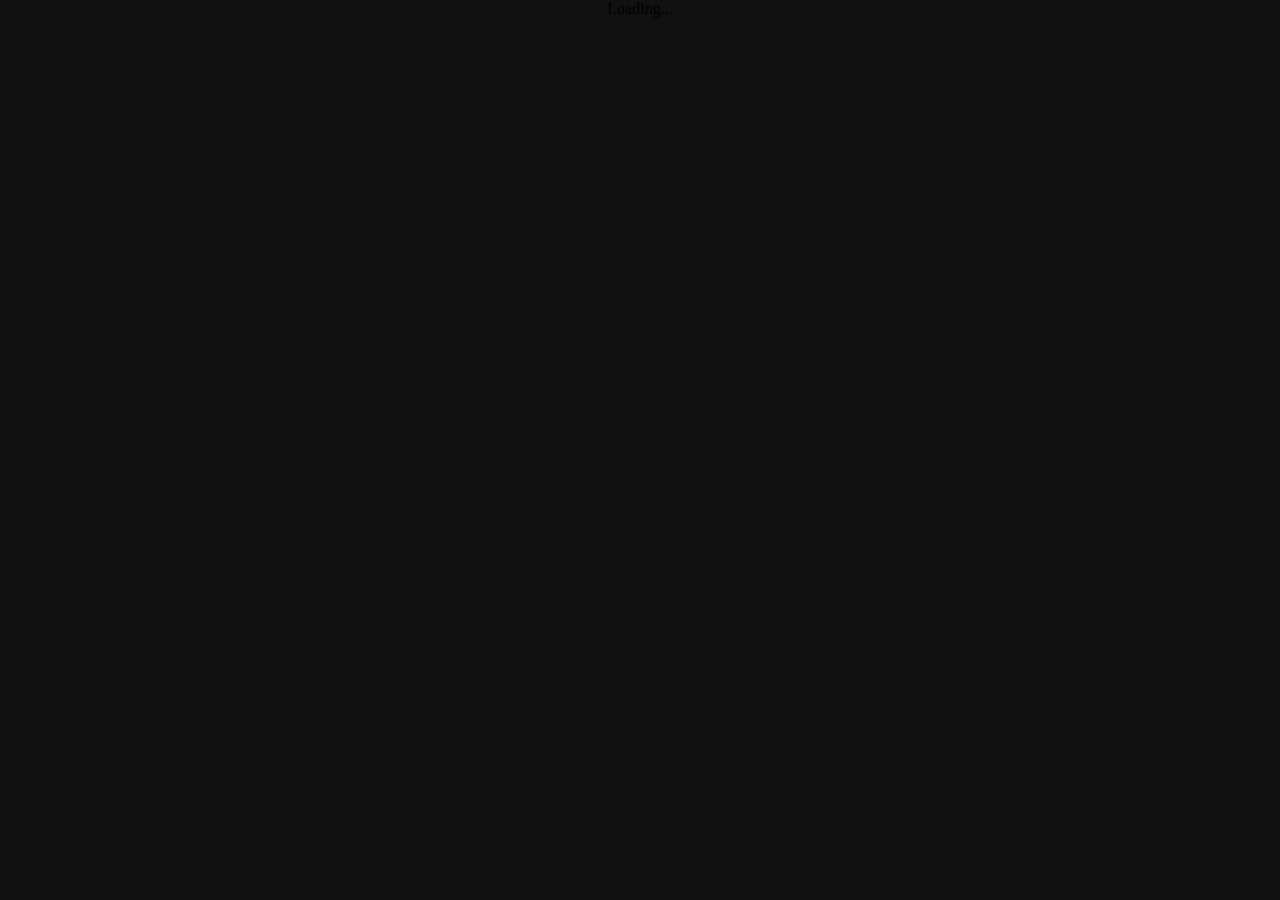
==== commit 51dd9e3d: "n" ====
--- a/index.html
+++ b/index.html
@@ -8,8 +8,8 @@
   </head>
   <body>
     
-    <script src="libraries/p5.js"></script>
-    <script src="libraries/p5.sound.min.js"></script>
+    <script src="p5.js"></script>
+    <script src="p5.sound.min.js"></script>
     <script src="sketch.js"></script>
   </body>
 </html>
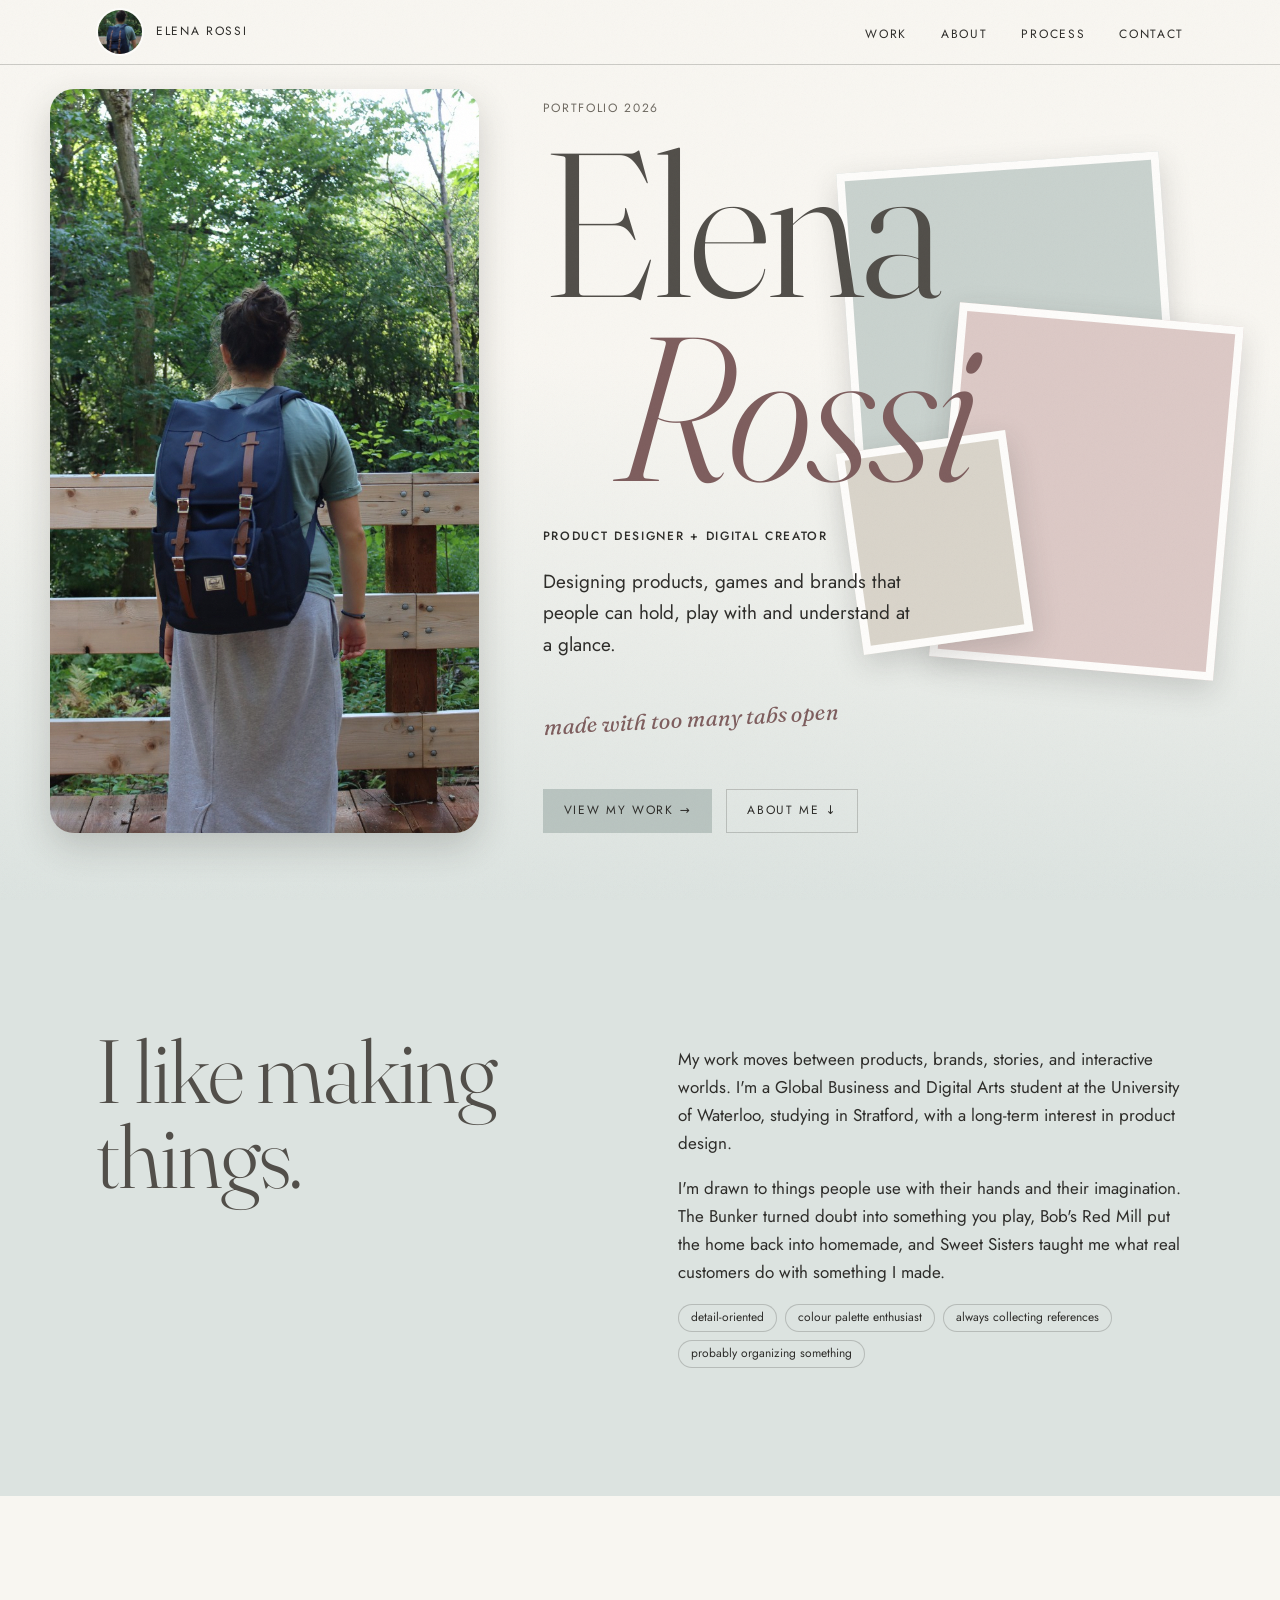
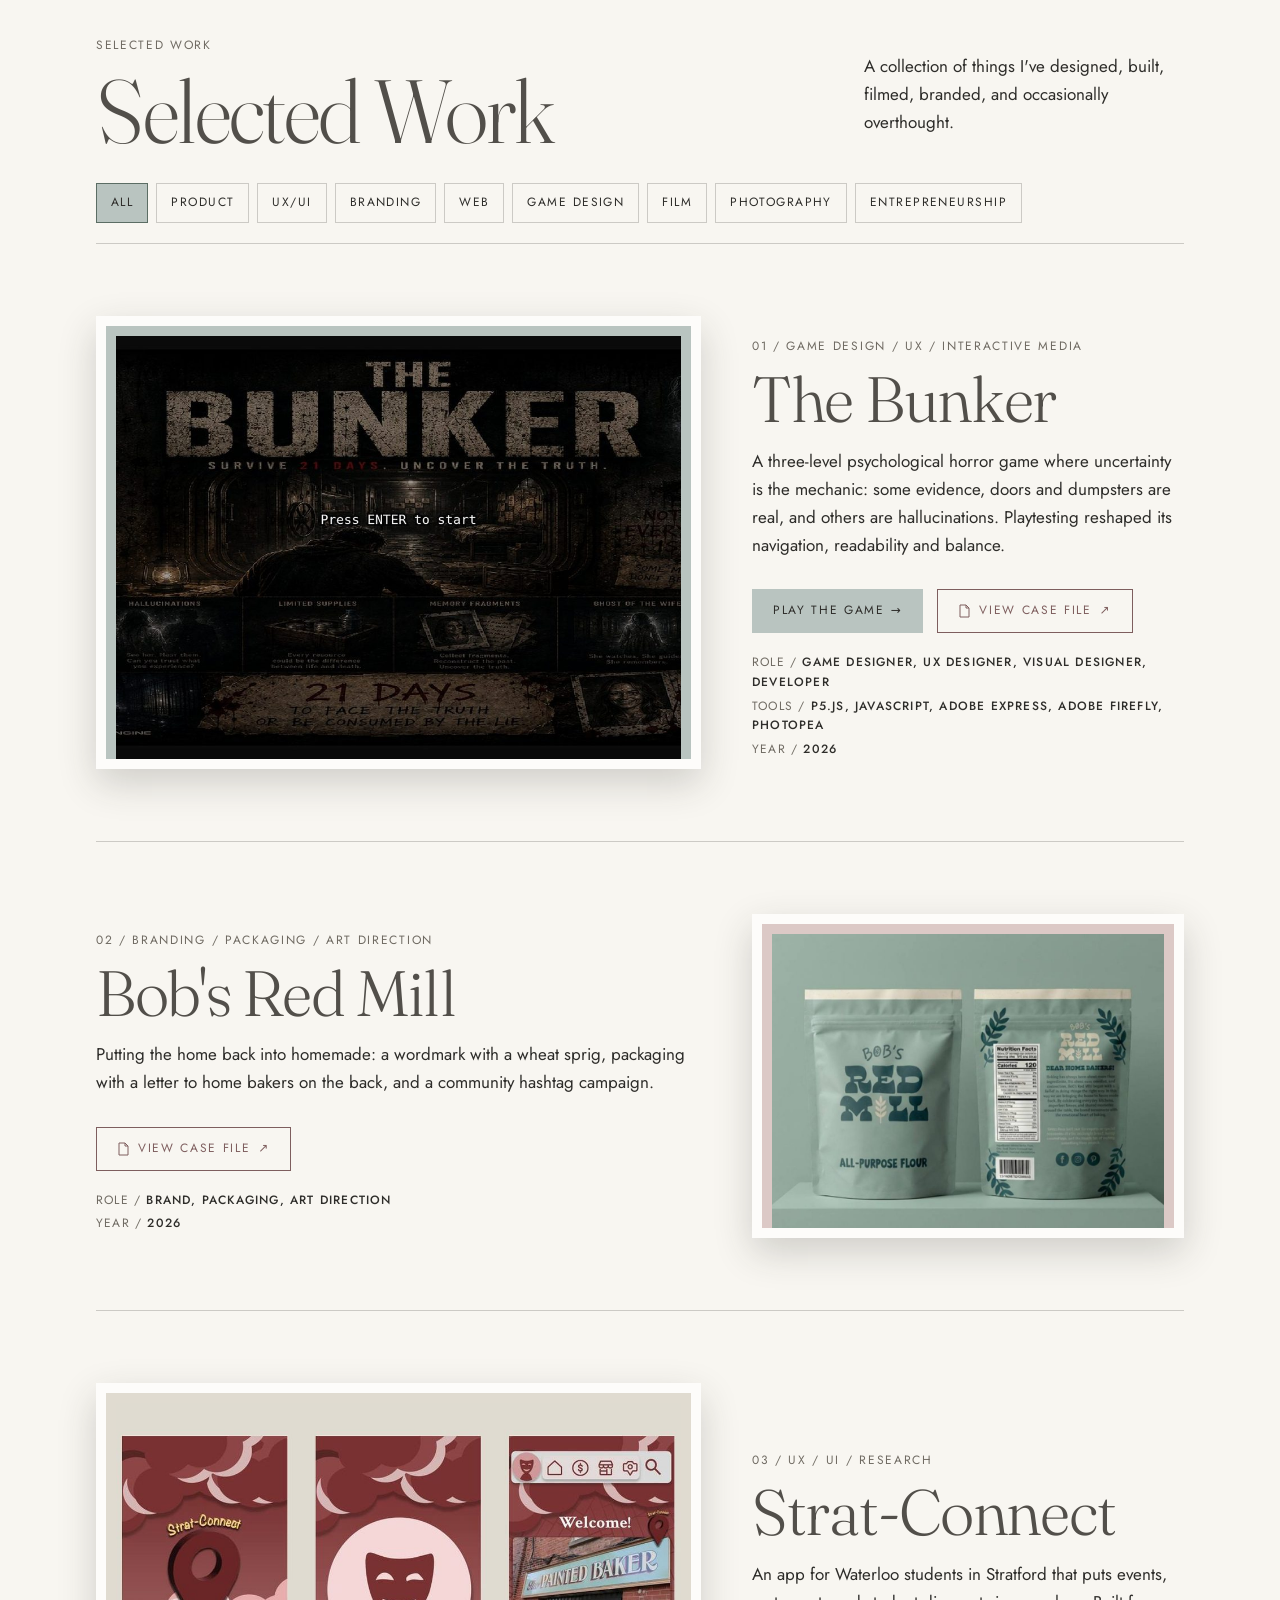
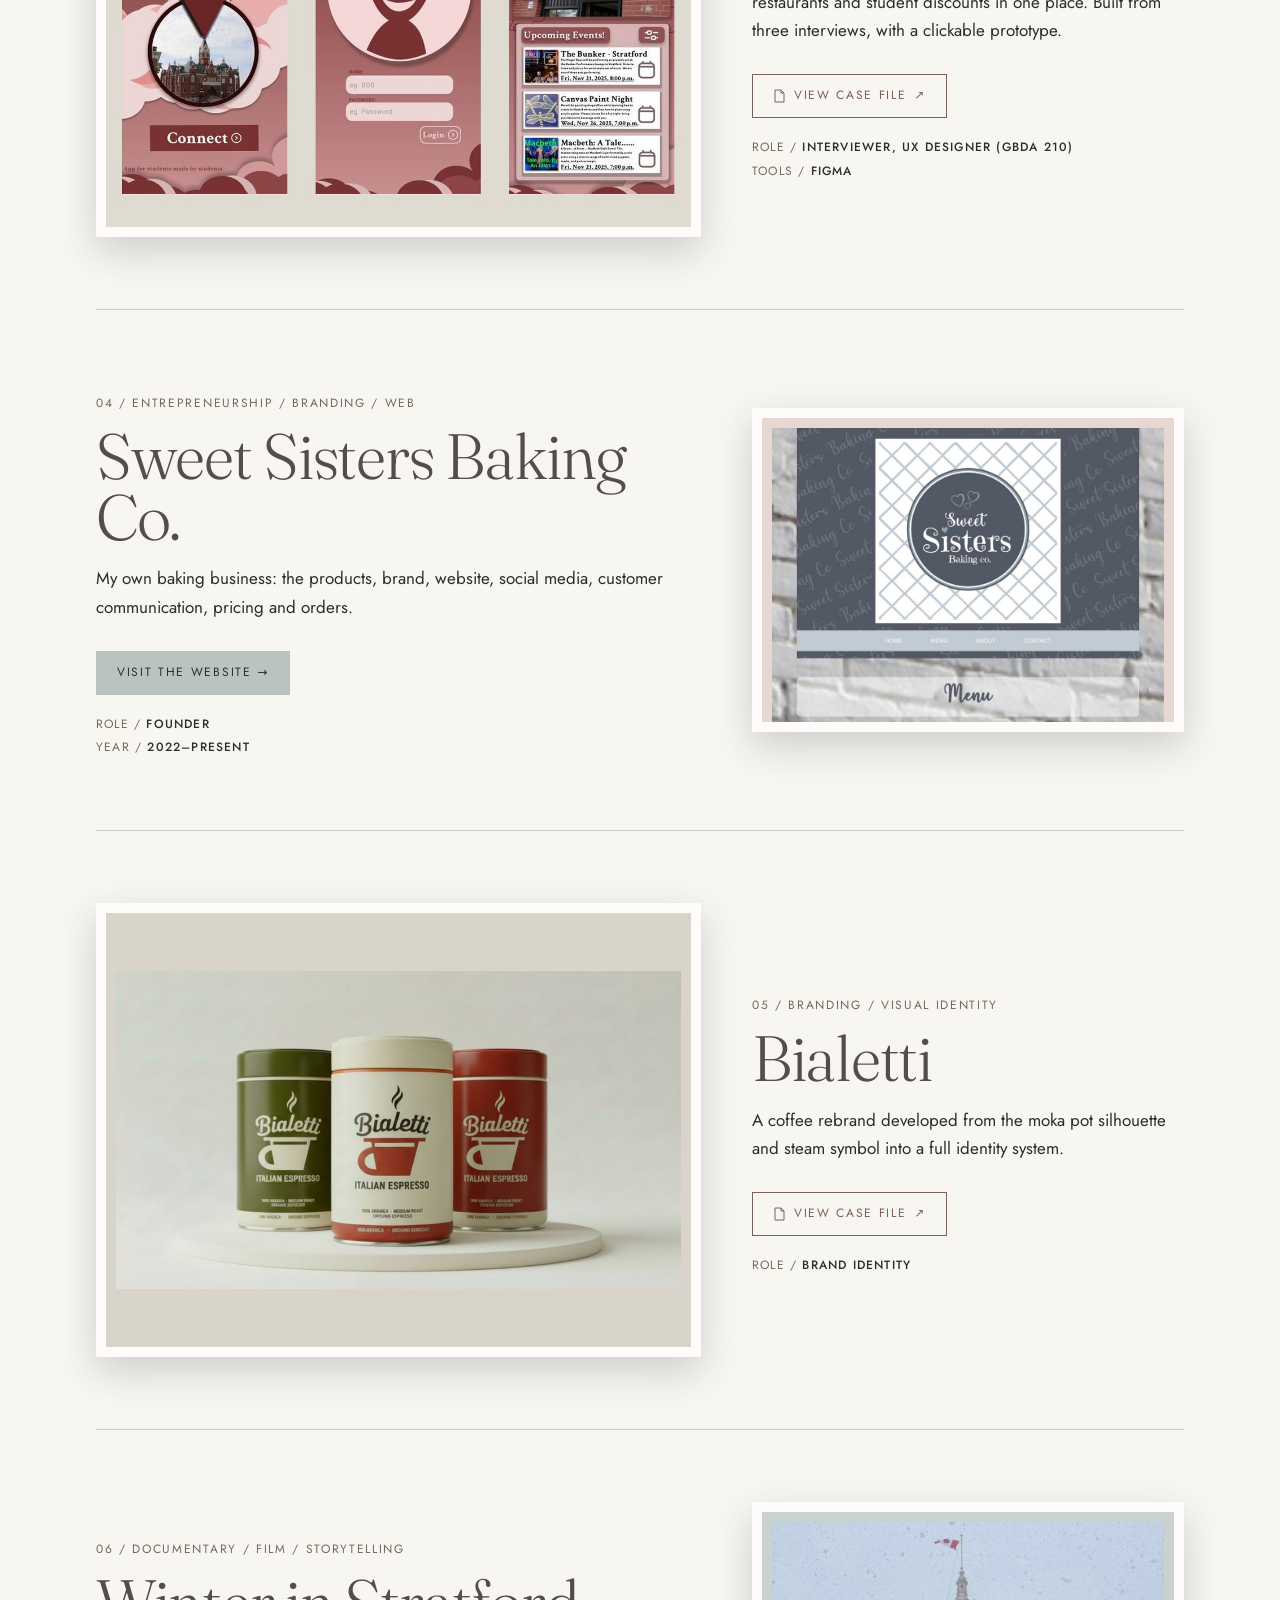
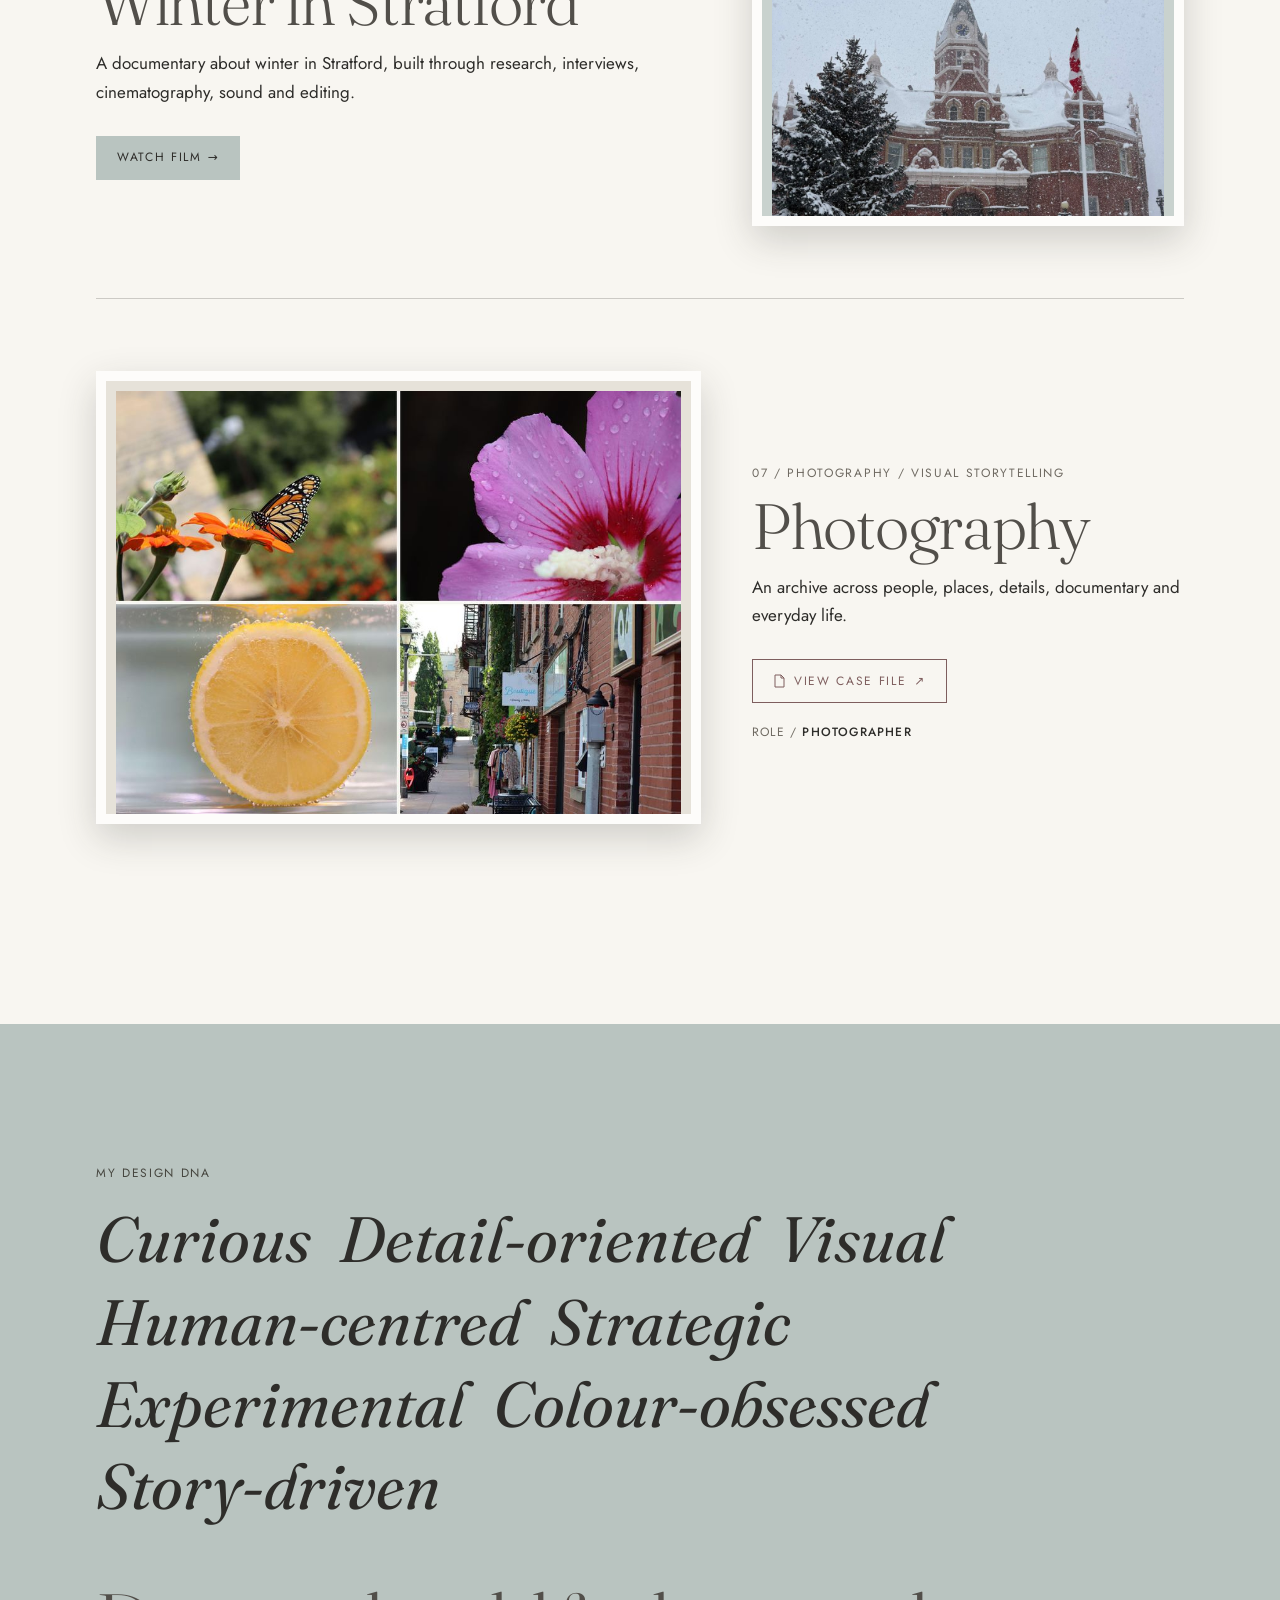
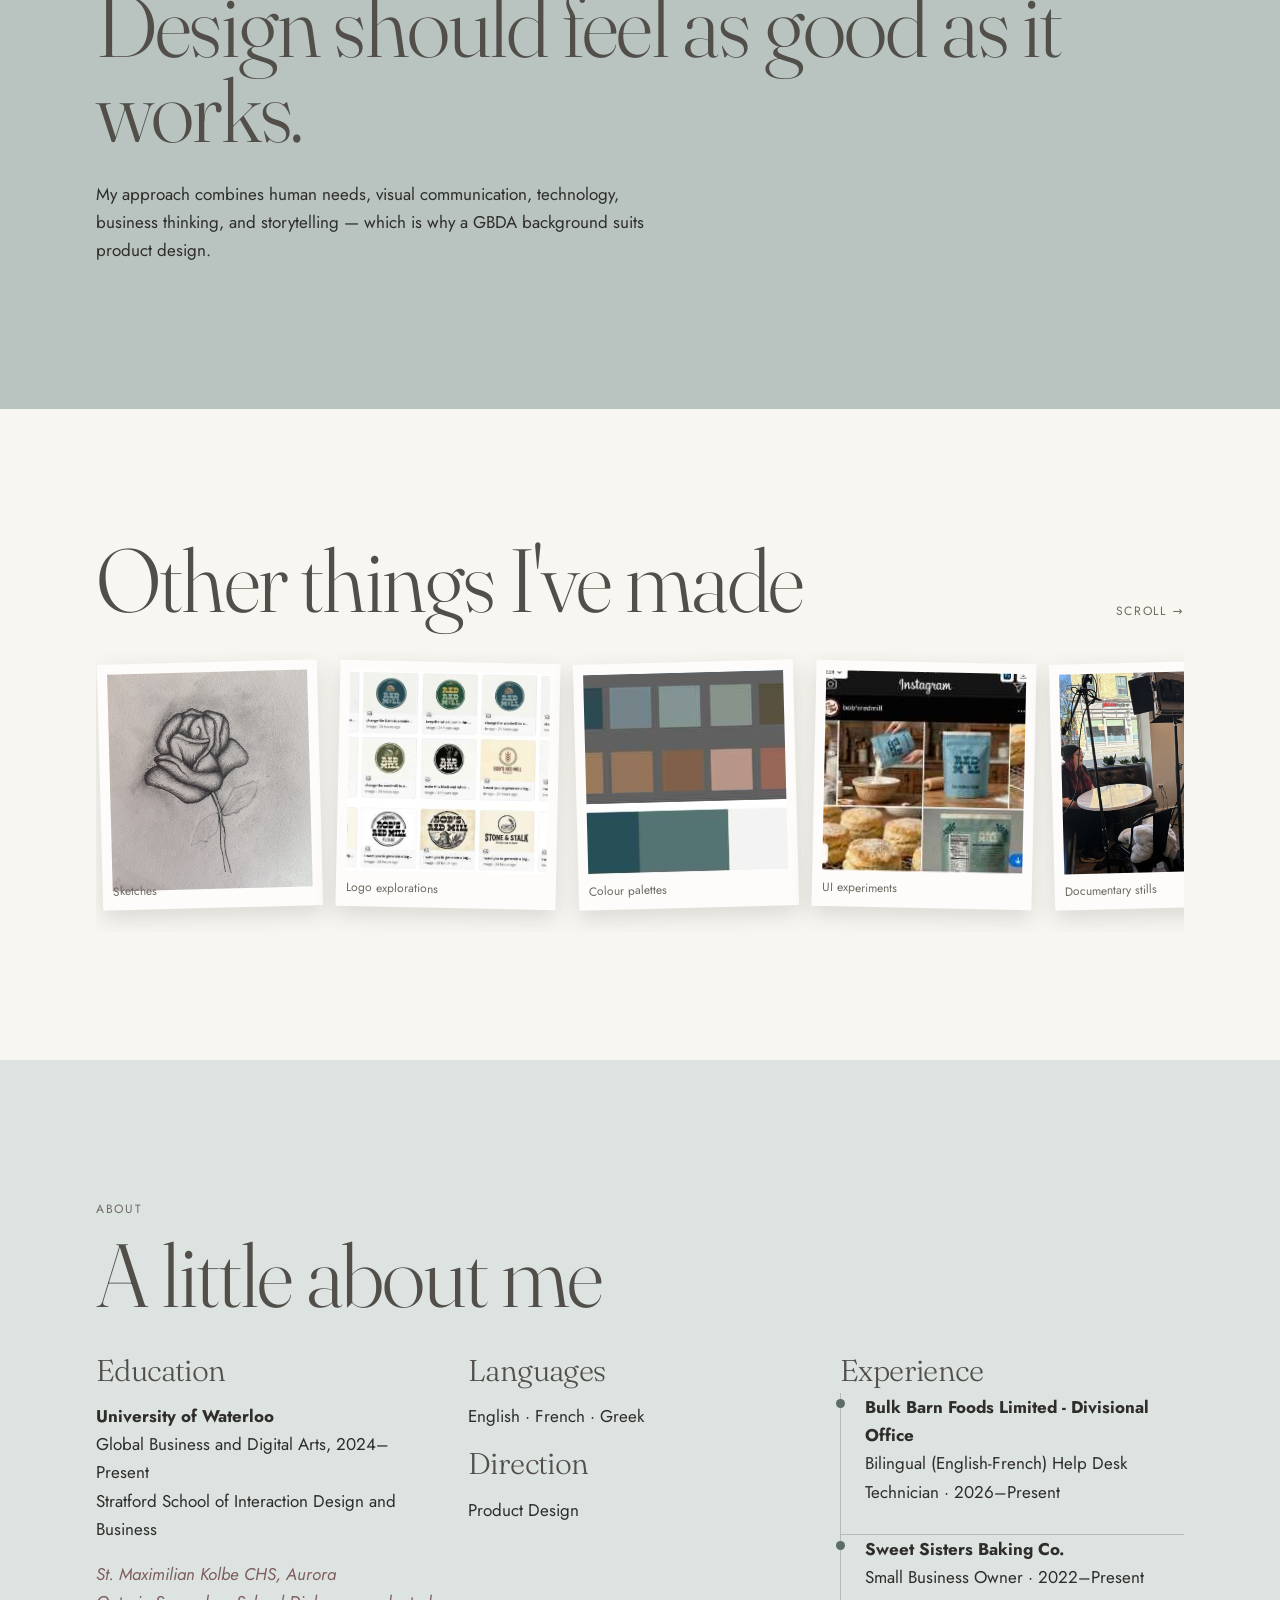
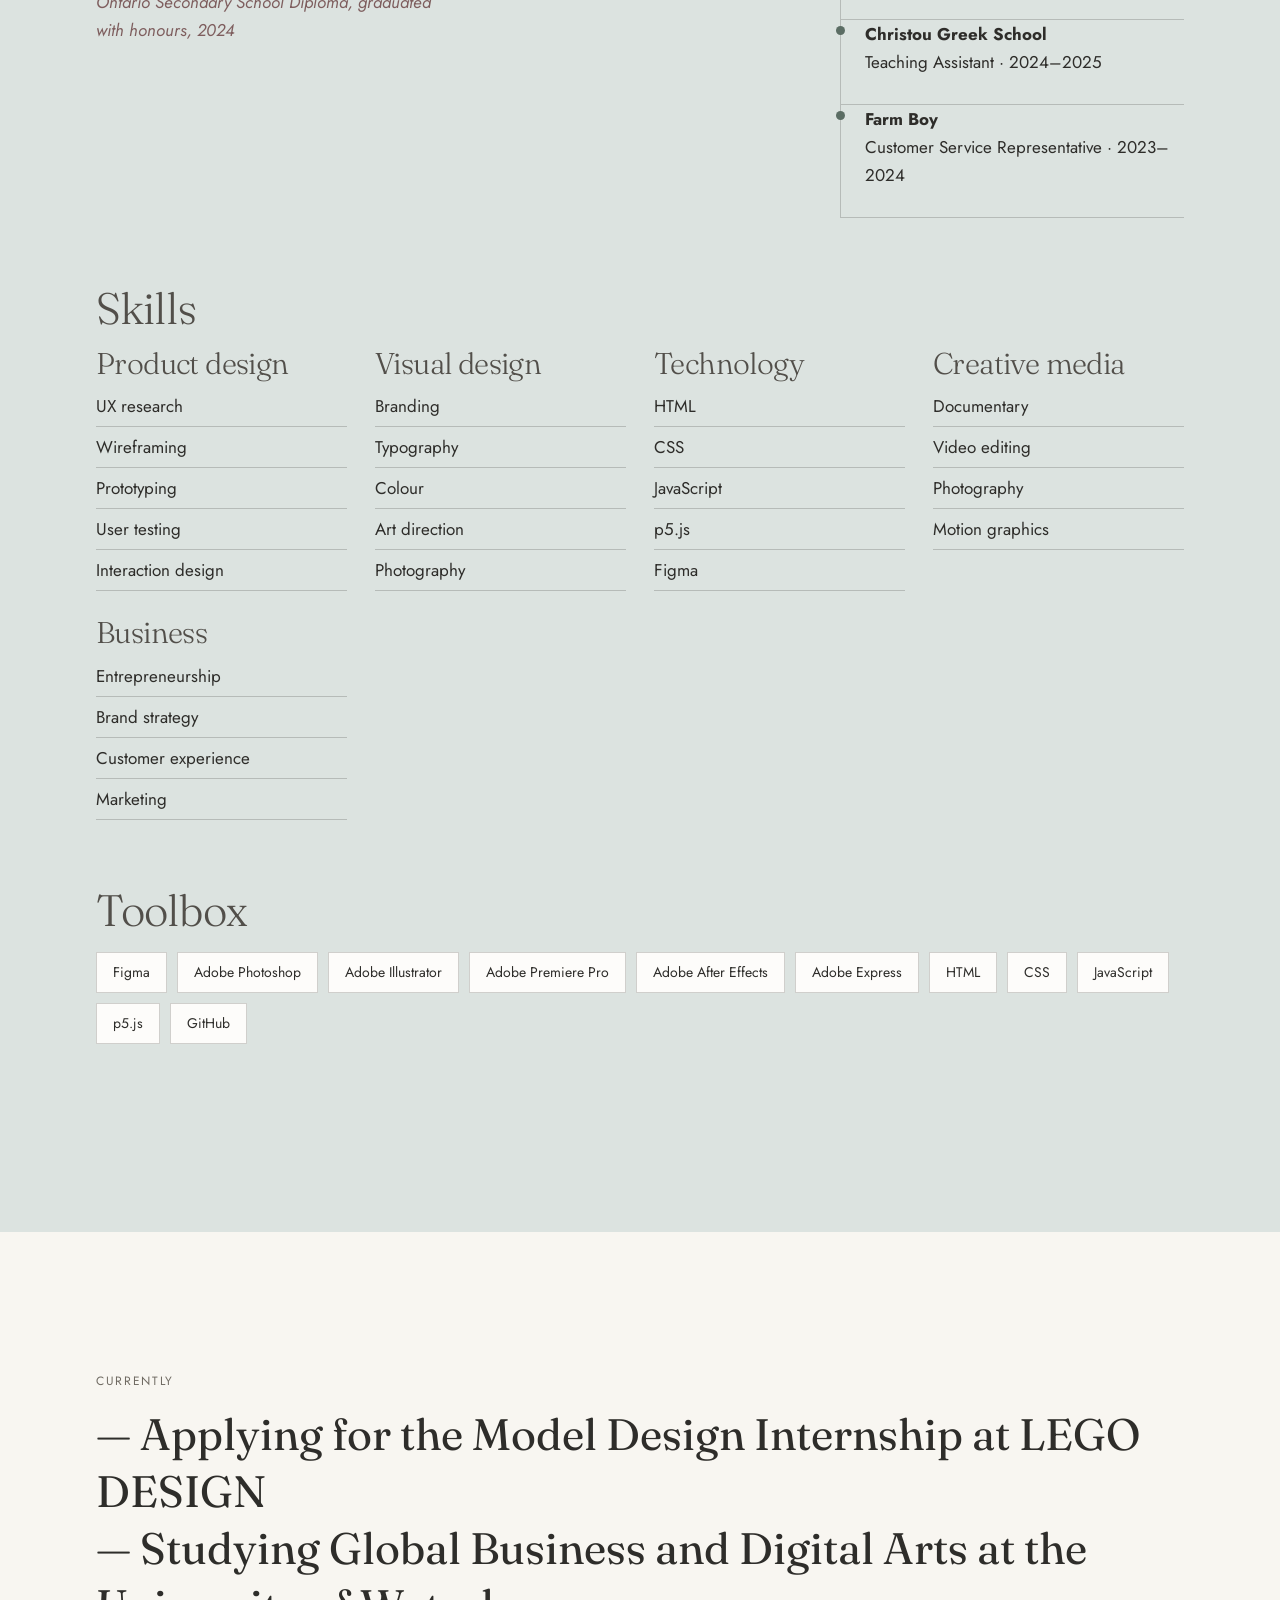
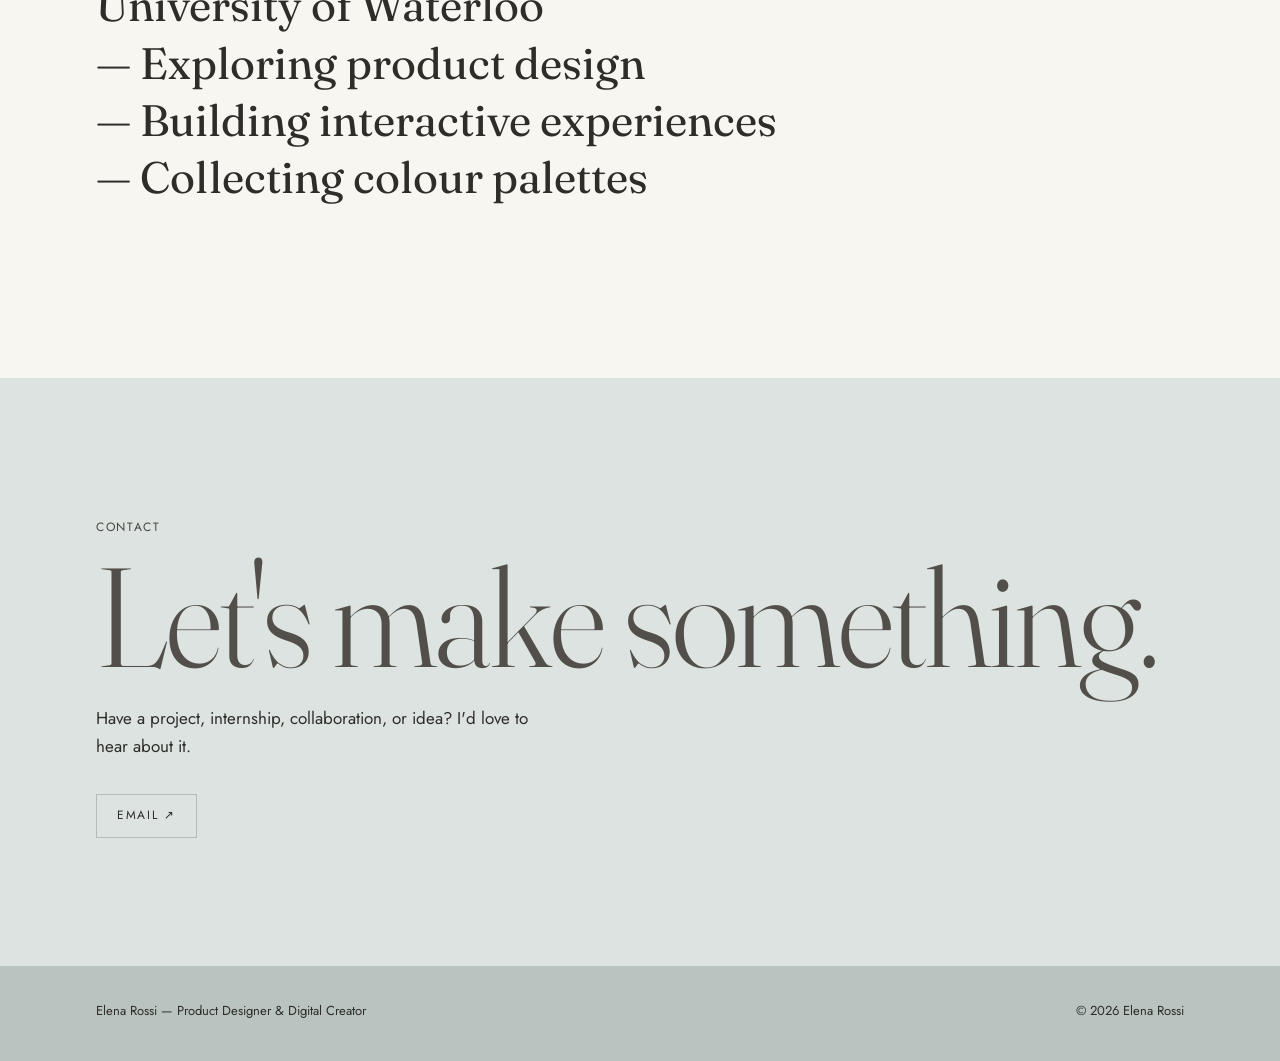
==== commit d515c42d: "r" ====
--- a/index.html
+++ b/index.html
@@ -1,15 +1,1275 @@
-<!DOCTYPE html>
+<!doctype html>
 <html lang="en">
   <head>
-    <meta charset="UTF-8" />
-    <meta name="viewport" content="width=device-width, initial-scale=1.0" />
-    <title>The Bunker (game)</title>
-    <link rel="stylesheet" href="style.css" />
+    <meta charset="utf-8" />
+    <meta
+      name="viewport"
+      content="width=device-width, initial-scale=1, viewport-fit=cover"
+    />
+    <title>Elena Rossi — Product Designer & Digital Creator</title>
+    <link
+      href="https://fonts.googleapis.com/css2?family=Fraunces:ital,opsz,wght@0,9..144,300;0,9..144,400;1,9..144,300;1,9..144,400&family=Jost:wght@400;500&display=swap"
+      rel="stylesheet"
+    />
+    <style>
+      :root {
+        --mist: #b9c4c0;
+        --mist2: #dce3e0;
+        --linen: #f8f6f1;
+        --parch: #ece8df;
+        --cream: #fdfcfa;
+        --moss: #5b6d64;
+        --forest: #46595a;
+        --clay: #a18484;
+        --terra: #7e5e5e;
+        --walnut: #524f4a;
+        --ink: #2e2d2a;
+        --stone: #6f6a62;
+        --line: rgba(46, 45, 42, 0.22);
+        --bg: var(--linen);
+        --bg2: var(--parch);
+        --card: var(--cream);
+        --text: var(--ink);
+        --head: var(--walnut);
+        box-sizing: border-box;
+        padding-top: env(safe-area-inset-top, 0px);
+        padding-bottom: env(safe-area-inset-bottom, 0px);
+      }
+      html {
+        height: 100%;
+        scroll-behavior: smooth;
+        scroll-padding-top: calc(70px + env(safe-area-inset-top, 0px));
+      }
+      *,
+      *::before,
+      *::after {
+        box-sizing: border-box;
+      }
+      body {
+        margin: 0;
+        min-height: 100%;
+        background: var(--bg);
+        color: var(--text);
+        font:
+          400 17px/1.65 "Jost",
+          system-ui,
+          sans-serif;
+      }
+      body::before {
+        content: "";
+        position: fixed;
+        inset: 0;
+        pointer-events: none;
+        opacity: 0.03;
+        z-index: 99;
+        background-image: url("data:image/svg+xml,%3Csvg xmlns='http://www.w3.org/2000/svg' width='160' height='160'%3E%3Cfilter id='n'%3E%3CfeTurbulence baseFrequency='.9' numOctaves='2'/%3E%3C/filter%3E%3Crect width='100%25' height='100%25' filter='url(%23n)'/%3E%3C/svg%3E");
+      }
+      h1,
+      h2,
+      h3 {
+        font-family: "Fraunces", Georgia, serif;
+        font-weight: 300;
+        letter-spacing: -0.02em;
+        color: var(--head);
+        margin: 0;
+        line-height: 0.95;
+      }
+      a {
+        color: inherit;
+      }
+      :focus-visible {
+        outline: 2px solid var(--clay);
+        outline-offset: 3px;
+      }
+      .wrap {
+        max-width: 1200px;
+        margin: 0 auto;
+        padding: 0 clamp(20px, 5vw, 56px);
+      }
+      .meta {
+        font-size: 12px;
+        letter-spacing: 0.14em;
+        text-transform: uppercase;
+        color: var(--stone);
+      }
+      nav {
+        position: fixed;
+        top: 0;
+        left: 0;
+        right: 0;
+        z-index: 50;
+        padding-top: env(safe-area-inset-top, 0px);
+        transition: background 0.3s;
+        border-bottom: 1px solid var(--line);
+      }
+      nav.solid {
+        background: rgba(220, 227, 224, 0.94);
+        backdrop-filter: blur(8px);
+        border-color: var(--line);
+      }
+      nav .wrap {
+        display: flex;
+        justify-content: space-between;
+        align-items: center;
+        height: 64px;
+      }
+      nav .brand {
+        display: inline-flex;
+        align-items: center;
+        gap: 12px;
+      }
+      nav .brand img {
+        width: 48px;
+        height: 48px;
+        border-radius: 50%;
+        object-fit: cover;
+        border: 2px solid var(--cream);
+      }
+      nav a {
+        text-decoration: none;
+        font-size: 12px;
+        letter-spacing: 0.14em;
+        text-transform: uppercase;
+        color: var(--text);
+      }
+      nav ul {
+        display: flex;
+        gap: clamp(14px, 3vw, 34px);
+        list-style: none;
+        margin: 0;
+        padding: 0;
+      }
+      nav ul a {
+        background: linear-gradient(currentColor, currentColor) 0 100%/0 1px
+          no-repeat;
+        transition: background-size 0.3s;
+      }
+      nav ul a:hover {
+        background-size: 100% 1px;
+      }
+      .hero {
+        min-height: 100svh;
+        display: grid;
+        align-items: center;
+        padding: 80px 0 60px;
+        position: relative;
+        overflow: hidden;
+      }
+      .hero .wrap {
+        display: grid;
+        grid-template-columns: minmax(0, 0.72fr) minmax(0, 1.8fr);
+        gap: clamp(24px, 5vw, 72px);
+        align-self: stretch;
+        align-items: center;
+      }
+      /* Fills the whole left column, from just under the nav down to the
+         bottom of the hero. */
+      .hero-photo-frame {
+        position: relative;
+        align-self: stretch;
+        margin: 9px 0 -36px -20vw;
+        min-height: 420px;
+      }
+      .hero-photo {
+        position: absolute;
+        inset: 0;
+        width: 100%;
+        height: 100%;
+        object-fit: cover;
+        object-position: center 30%;
+        border-radius: 24px;
+        box-shadow: 0 14px 36px rgba(46, 45, 42, 0.2);
+      }
+      .hero-copy {
+        min-width: 0;
+        position: relative;
+        z-index: 1;
+      }
+      .hero h1 {
+        font-size: clamp(72px, 16vw, 220px);
+        line-height: 0.9;
+      }
+      .hero h1 span {
+        display: block;
+      }
+      .hero h1 span:nth-child(2) {
+        margin-left: 0.35em;
+        font-style: italic;
+        color: var(--terra);
+      }
+      .role {
+        margin: 28px 0 8px;
+        font-weight: 500;
+      }
+      .hero p.lead {
+        max-width: 34ch;
+        font-size: 19px;
+      }
+      .note {
+        font-family: "Fraunces", serif;
+        font-style: italic;
+        color: var(--terra);
+        font-size: 22px;
+        display: inline-block;
+        transform: rotate(-3deg);
+      }
+      .collage {
+        position: absolute;
+        right: clamp(10px, 4vw, 60px);
+        top: 18%;
+        width: min(34vw, 380px);
+        aspect-ratio: 3/4;
+        pointer-events: none;
+      }
+      .collage i {
+        position: absolute;
+        display: block;
+        background: var(--card);
+        border: 8px solid var(--card);
+        box-shadow: 0 10px 30px rgba(46, 45, 42, 0.18);
+        transition: transform 0.25s;
+      }
+      .collage i:nth-child(1) {
+        inset: 0 15% 25% 0;
+        background: #c9d2ce;
+        transform: rotate(-4deg);
+      }
+      .collage i:nth-child(2) {
+        inset: 30% 0 0 25%;
+        background: #dcc9c6;
+        transform: rotate(5deg);
+      }
+      .collage i:nth-child(3) {
+        inset: 55% 55% 5% 0;
+        background: #d9d4ca;
+        transform: rotate(-8deg);
+      }
+      .collage b {
+        position: absolute;
+        bottom: -26px;
+        left: 0;
+        font-size: 11px;
+        letter-spacing: 0.12em;
+        color: var(--stone);
+        font-weight: 400;
+      }
+      @media (max-width: 760px) {
+        .hero .wrap {
+          display: block;
+        }
+        .hero-photo-frame {
+          display: none;
+        }
+        .collage {
+          display: none;
+        }
+      }
+      .btns {
+        display: flex;
+        flex-wrap: wrap;
+        gap: 14px;
+        margin-top: 30px;
+      }
+      .btn {
+        display: inline-flex;
+        align-items: center;
+        gap: 8px;
+        min-height: 44px;
+        padding: 10px 20px;
+        font-size: 12px;
+        letter-spacing: 0.14em;
+        text-transform: uppercase;
+        text-decoration: none;
+        border: 1px solid var(--mist);
+        background: var(--mist);
+        color: var(--ink);
+        transition:
+          background 0.25s,
+          transform 0.25s;
+      }
+      .btn:hover {
+        background: var(--terra);
+        border-color: var(--terra);
+        color: #fff;
+      }
+      .btn.ghost {
+        background: none;
+        color: var(--text);
+        border-color: var(--line);
+      }
+      .btn.ghost:hover {
+        background: none;
+        border-color: var(--clay);
+        color: var(--clay);
+      }
+      .btn.file {
+        background: none;
+        color: var(--terra);
+        border-color: var(--terra);
+      }
+      .btn.file:hover {
+        background: var(--terra);
+        color: #f0ede6;
+      }
+      .btn.file .a2 {
+        display: none;
+      }
+      .btn.file:hover .a1 {
+        display: none;
+      }
+      .btn.file:hover .a2 {
+        display: inline;
+      }
+      section {
+        padding: clamp(64px, 10vw, 130px) 0;
+      }
+      .alt {
+        background: var(--mist2);
+      }
+      .hero {
+        background: linear-gradient(180deg, var(--linen) 40%, var(--mist2));
+      }
+      .tags span {
+        background: var(--mist2);
+        border-color: var(--mist);
+      }
+      .dark {
+        background: var(--mist);
+        color: var(--ink);
+        --head: var(--walnut);
+        --stone: #46463f;
+      }
+      .dark.contact {
+        background: var(--mist2);
+      }
+      .rule {
+        height: 1px;
+        background: var(--line);
+        transform-origin: left;
+        transform: scaleX(0);
+        transition: transform 1s;
+      }
+      .in .rule,
+      .rule.in {
+        transform: scaleX(1);
+      }
+      .intro {
+        display: grid;
+        grid-template-columns: 1fr 1fr;
+        gap: clamp(24px, 6vw, 90px);
+        align-items: start;
+      }
+      .intro h2 {
+        font-size: clamp(40px, 7vw, 96px);
+      }
+      @media (max-width: 760px) {
+        .intro {
+          grid-template-columns: 1fr;
+        }
+      }
+      .tags {
+        display: flex;
+        flex-wrap: wrap;
+        gap: 8px;
+        margin-top: 18px;
+      }
+      .tags span {
+        font-size: 12px;
+        border: 1px solid var(--line);
+        padding: 3px 12px;
+        border-radius: 99px;
+      }
+      .sechead {
+        display: flex;
+        justify-content: space-between;
+        align-items: end;
+        flex-wrap: wrap;
+        gap: 20px;
+        margin-bottom: 30px;
+      }
+      .sechead h2 {
+        font-size: clamp(40px, 7vw, 96px);
+      }
+      .filters {
+        display: flex;
+        flex-wrap: wrap;
+        gap: 8px;
+        margin: 0 0 20px;
+      }
+      .filters button {
+        font: inherit;
+        font-size: 12px;
+        letter-spacing: 0.12em;
+        text-transform: uppercase;
+        background: none;
+        border: 1px solid var(--line);
+        color: var(--text);
+        padding: 9px 14px;
+        min-height: 40px;
+        cursor: pointer;
+      }
+      .filters button[aria-pressed="true"] {
+        background: var(--mist);
+        color: var(--ink);
+        border-color: var(--moss);
+      }
+      .proj {
+        display: grid;
+        grid-template-columns: 7fr 5fr;
+        gap: clamp(20px, 4vw, 56px);
+        padding: clamp(36px, 6vw, 72px) 0;
+        border-top: 1px solid var(--line);
+        align-items: center;
+      }
+      .proj:nth-child(even) .pimg {
+        order: 2;
+      }
+      .proj[hidden] {
+        display: none;
+      }
+      .pimg {
+        aspect-ratio: 4/3;
+        background: var(--pc, var(--forest));
+        display: grid;
+        place-items: center;
+        color: var(--walnut);
+        font-size: 12px;
+        letter-spacing: 0.14em;
+        text-align: center;
+        padding: 10px;
+        transition: transform 0.4s;
+        box-shadow: 0 14px 36px rgba(46, 45, 42, 0.2);
+        border: 10px solid var(--cream);
+        overflow: hidden;
+      }
+      .pimg img {
+        width: 100%;
+        height: 100%;
+        object-fit: contain;
+      }
+      .proj:hover .pimg {
+        transform: translate(-4px, -4px) rotate(-0.6deg);
+      }
+      .num {
+        transition: color 0.25s;
+      }
+      .proj:hover .num {
+        color: var(--terra);
+      }
+      .proj h3 {
+        font-size: clamp(34px, 5vw, 64px);
+        margin: 10px 0 14px;
+        transition: transform 0.3s;
+      }
+      .proj:hover h3 {
+        transform: translateX(6px);
+      }
+      .pm {
+        margin-top: 20px;
+        font-size: 12px;
+        letter-spacing: 0.1em;
+        text-transform: uppercase;
+        color: var(--stone);
+        display: grid;
+        gap: 4px;
+      }
+      .pm b {
+        color: var(--text);
+        font-weight: 500;
+      }
+      .ph {
+        color: var(--terra);
+        font-style: italic;
+      }
+      @media (max-width: 760px) {
+        .proj {
+          grid-template-columns: 1fr;
+        }
+        .proj:nth-child(even) .pimg {
+          order: 0;
+        }
+      }
+      .dna {
+        display: flex;
+        flex-wrap: wrap;
+        gap: 12px 28px;
+        font-family: "Fraunces", serif;
+        font-size: clamp(30px, 5vw, 64px);
+        font-style: italic;
+        line-height: 1.1;
+      }
+      .dna span {
+        display: inline-block;
+        transition:
+          transform 0.3s,
+          color 0.3s;
+      }
+      .dna span:hover {
+        transform: translateY(-6px) rotate(-2deg);
+        color: var(--clay);
+      }
+      .philo {
+        font-size: clamp(38px, 7vw, 100px);
+        max-width: 14em;
+      }
+      .grid3 {
+        display: grid;
+        grid-template-columns: repeat(auto-fit, minmax(220px, 1fr));
+        gap: 28px;
+      }
+      .grid3 h3 {
+        font-size: 30px;
+        margin-bottom: 8px;
+      }
+      .grid3 ul,
+      .tl {
+        padding: 0;
+        margin: 0;
+        list-style: none;
+      }
+      .grid3 li {
+        padding: 6px 0;
+        border-bottom: 1px solid var(--line);
+      }
+      .tl li {
+        border-left: 1px solid var(--line);
+        padding: 0 0 28px 24px;
+        position: relative;
+      }
+      .tl li::before {
+        content: "";
+        position: absolute;
+        left: -5px;
+        top: 6px;
+        width: 9px;
+        height: 9px;
+        border-radius: 50%;
+        background: var(--moss);
+        transition:
+          background 0.2s,
+          transform 0.2s;
+      }
+      .tl li:hover::before {
+        background: var(--clay);
+        transform: scale(1.5);
+      }
+      .tl h3 {
+        font-size: 30px;
+      }
+      .tools {
+        display: flex;
+        flex-wrap: wrap;
+        gap: 10px;
+      }
+      .tools button {
+        font: inherit;
+        font-size: 14px;
+        padding: 8px 16px;
+        background: var(--card);
+        color: var(--text);
+        border: 1px solid var(--line);
+        cursor: pointer;
+        min-height: 40px;
+      }
+      .tools button[aria-pressed="true"] {
+        background: var(--mist);
+        color: var(--ink);
+        border-color: var(--moss);
+      }
+      #tooldesc {
+        min-height: 1.7em;
+        margin-top: 14px;
+        color: var(--stone);
+      }
+      .archive {
+        display: flex;
+        gap: 18px;
+        overflow-x: auto;
+        padding: 10px 4px 24px;
+        scroll-snap-type: x mandatory;
+      }
+      .archive figure {
+        margin: 0;
+        flex: 0 0 220px;
+        scroll-snap-align: start;
+        background: var(--card);
+        padding: 10px 10px 8px;
+        box-shadow: 0 8px 22px rgba(46, 45, 42, 0.15);
+      }
+      .archive figure:nth-child(odd) {
+        transform: rotate(-1.5deg);
+      }
+      .archive figure:nth-child(even) {
+        transform: rotate(1.2deg);
+      }
+      .archive div {
+        height: 200px;
+        background: var(--mist);
+        display: grid;
+        place-items: center;
+        color: var(--walnut);
+        font-size: 11px;
+        letter-spacing: 0.12em;
+      }
+      .archive img {
+        width: 100%;
+        height: 100%;
+        object-fit: cover;
+      }
+      .archive figcaption {
+        font-size: 12px;
+        color: var(--stone);
+        padding-top: 8px;
+      }
+      .contact h2 {
+        font-size: clamp(48px, 11vw, 160px);
+      }
+      .contact a.big {
+        display: inline-block;
+        margin-top: 24px;
+        font-size: clamp(18px, 3vw, 28px);
+        border-bottom: 1px solid currentColor;
+        text-decoration: none;
+      }
+      .links {
+        display: flex;
+        flex-wrap: wrap;
+        gap: 22px;
+        margin-top: 34px;
+      }
+      footer {
+        background: var(--mist);
+        color: var(--ink);
+        padding: 34px 0 40px;
+        font-size: 13px;
+      }
+      footer .wrap {
+        display: flex;
+        flex-wrap: wrap;
+        justify-content: space-between;
+        gap: 16px;
+      }
+      .reveal {
+        opacity: 0;
+        transform: translateY(22px);
+        transition:
+          opacity 0.8s,
+          transform 0.8s;
+      }
+      .reveal.in {
+        opacity: 1;
+        transform: none;
+      }
+      @media (prefers-reduced-motion: reduce) {
+        * {
+          transition: none !important;
+          scroll-behavior: auto !important;
+        }
+        .reveal {
+          opacity: 1;
+          transform: none;
+        }
+        .rule {
+          transform: none;
+        }
+      }
+    </style>
   </head>
   <body>
-    
-    <script src="p5.js"></script>
-    <script src="p5.sound.min.js"></script>
-    <script src="sketch.js"></script>
-  </body>
-</html>
+    <nav id="nav" aria-label="Main">
+      <div class="wrap">
+        <a href="#top" class="brand"
+          ><img
+            src="[data-uri]"
+            alt="Elena Rossi"
+            width="48"
+            height="48"
+          />Elena Rossi</a
+        >
+        <ul>
+          <li><a href="#work">Work</a></li>
+          <li><a href="#about">About</a></li>
+          <li><a href="#process">Process</a></li>
+          <li><a href="#contact">Contact</a></li>
+        </ul>
+      </div>
+    </nav>
+
+    <main id="top">
+      <header class="hero">
+        <div class="wrap">
+          <div class="hero-photo-frame">
+            <img
+              class="hero-photo"
+              src="hero-portrait.jpg"
+              alt="Person with a backpack standing on a wooded trail"
+            />
+          </div>
+          <div class="hero-copy">
+            <p class="meta">Portfolio 2026</p>
+            <h1><span>Elena</span><span>Rossi</span></h1>
+            <p class="role meta" style="color: var(--text)">
+              Product Designer + Digital Creator
+            </p>
+            <p class="lead">
+              Designing products, games and brands that people can hold, play
+              with and understand at a glance.
+            </p>
+            <p class="note">made with too many tabs open</p>
+            <div class="btns">
+              <a class="btn" href="#work">View my work →</a
+              ><a class="btn ghost" href="#about">About me ↓</a>
+            </div>
+          </div>
+          <div class="collage" aria-hidden="true"><i></i><i></i><i></i></div>
+        </div>
+      </header>
+
+      <section class="alt">
+        <div class="wrap intro">
+          <h2 class="reveal">I like making things.</h2>
+          <div class="reveal">
+            <p>
+              My work moves between products, brands, stories, and interactive
+              worlds. I'm a Global Business and Digital Arts student at the
+              University of Waterloo, studying in Stratford, with a long-term
+              interest in product design.
+            </p>
+            <p>
+              I'm drawn to things people use with their hands and their
+              imagination. The Bunker turned doubt into something you play,
+              Bob's Red Mill put the home back into homemade, and Sweet Sisters
+              taught me what real customers do with something I made.
+            </p>
+            <div class="tags">
+              <span>detail-oriented</span><span>colour palette enthusiast</span
+              ><span>always collecting references</span
+              ><span>probably organizing something</span>
+            </div>
+          </div>
+        </div>
+      </section>
+
+      <section id="work">
+        <div class="wrap">
+          <div class="sechead">
+            <div>
+              <p class="meta">Selected work</p>
+              <h2>Selected Work</h2>
+            </div>
+            <p style="max-width: 32ch">
+              A collection of things I've designed, built, filmed, branded, and
+              occasionally overthought.
+            </p>
+          </div>
+          <div
+            class="filters"
+            role="group"
+            aria-label="Filter projects"
+            id="filters"
+          ></div>
+          <div id="projects" aria-live="polite"></div>
+        </div>
+      </section>
+
+      <section class="dark" id="process">
+        <div class="wrap">
+          <p class="meta">My design DNA</p>
+          <div class="dna" style="margin: 20px 0 60px">
+            <span>Curious</span><span>Detail-oriented</span><span>Visual</span
+            ><span>Human-centred</span><span>Strategic</span
+            ><span>Experimental</span><span>Colour-obsessed</span
+            ><span>Story-driven</span>
+          </div>
+          <h2 class="philo">Design should feel as good as it works.</h2>
+          <p style="max-width: 56ch; margin-top: 28px">
+            My approach combines human needs, visual communication, technology,
+            business thinking, and storytelling — which is why a GBDA background
+            suits product design.
+          </p>
+        </div>
+      </section>
+
+      <section>
+        <div class="wrap">
+          <div class="sechead">
+            <h2>Other things I've made</h2>
+            <span class="meta">Scroll →</span>
+          </div>
+          <div
+            class="archive"
+            tabindex="0"
+            aria-label="Creative archive, scrollable"
+          >
+                     <figure>
+              <div><img src="images/sketches.jpg" alt="Pencil and ink sketch of a rose with stippled shading" loading="lazy"></div>
+              <figcaption>Sketches</figcaption>
+            </figure>
+            <figure>
+              <div><img src="images/logo-explorations.jpg" alt="Grid of Bob's Red Mill logo explorations, from rustic badges to the final wordmark" loading="lazy"></div>
+              <figcaption>Logo explorations</figcaption>
+            </figure>
+            <figure>
+              <div><img src="images/colour-palettes.jpg" alt="Colour palettes pulled from a reference image and the final teal and sand brand palette" loading="lazy"></div>
+              <figcaption>Colour palettes</figcaption>
+            </figure>
+            <figure>
+              <div><img src="images/ui-experiments.jpg" alt="Instagram feed mockup showing Bob's Red Mill packaging and baking photos" loading="lazy"></div>
+              <figcaption>UI experiments</figcaption>
+            </figure>
+            <figure>
+              <div><img src="images/documentary-stills.jpg" alt="Behind the scenes of a documentary interview in a cafe with lighting and camera set up" loading="lazy"></div>
+              <figcaption>Documentary stills</figcaption>
+            </figure>
+            <figure>
+              <div><img src="images/typography-experiments.jpg" alt="Rustic serif type tests of the words Bob's Red Mill" loading="lazy"></div>
+              <figcaption>Typography experiments</figcaption>
+            </figure>
+          </div>
+        </div>
+      </section>
+
+         
+
+      <section class="alt" id="about">
+        <div class="wrap">
+          <p class="meta">About</p>
+          <h2 style="font-size: clamp(40px, 7vw, 96px); margin-bottom: 40px">
+            A little about me
+          </h2>
+          <div class="grid3" style="margin-bottom: 70px">
+            <div>
+              <h3>Education</h3>
+              <p>
+                <b>University of Waterloo</b><br />Global Business and Digital
+                Arts, 2024–Present<br />Stratford School of Interaction Design
+                and Business
+              </p>
+              <p class="ph">
+                St. Maximilian Kolbe CHS, Aurora<br />Ontario Secondary School
+                Diploma, graduated with honours, 2024
+              </p>
+            </div>
+            <div>
+              <h3>Languages</h3>
+              <p>English · French · Greek</p>
+              <h3 style="margin-top: 20px">Direction</h3>
+              <p>Product Design</p>
+            </div>
+            <div>
+              <h3>Experience</h3>
+              <ul class="tl">
+                <li>
+                  <b>Bulk Barn Foods Limited - Divisional Office</b><br />Bilingual (English-French) Help Desk Technician ·
+                  2026–Present
+                </li>
+                <li>
+                  <b>Sweet Sisters Baking Co.</b><br />Small Business Owner ·
+                  2022–Present
+                </li>
+                <li>
+                  <b>Christou Greek School</b><br />Teaching Assistant ·
+                  2024–2025
+                </li>
+                <li>
+                  <b>Farm Boy</b><br />Customer Service Representative ·
+                  2023–2024
+                </li>
+              </ul>
+            </div>
+          </div>
+          <h3 style="font-size: 44px; margin-bottom: 20px">Skills</h3>
+          <div class="grid3">
+            <div>
+              <h3>Product design</h3>
+              <ul>
+                <li>UX research</li>
+                <li>Wireframing</li>
+                <li>Prototyping</li>
+                <li>User testing</li>
+                <li>Interaction design</li>
+              </ul>
+            </div>
+            <div>
+              <h3>Visual design</h3>
+              <ul>
+                <li>Branding</li>
+                <li>Typography</li>
+                <li>Colour</li>
+                <li>Art direction</li>
+                <li>Photography</li>
+              </ul>
+            </div>
+            <div>
+              <h3>Technology</h3>
+              <ul>
+                <li>HTML</li>
+                <li>CSS</li>
+                <li>JavaScript</li>
+                <li>p5.js</li>
+                <li>Figma</li>
+              </ul>
+            </div>
+            <div>
+              <h3>Creative media</h3>
+              <ul>
+                <li>Documentary</li>
+                <li>Video editing</li>
+                <li>Photography</li>
+                <li>Motion graphics</li>
+              </ul>
+            </div>
+            <div>
+              <h3>Business</h3>
+              <ul>
+                <li>Entrepreneurship</li>
+                <li>Brand strategy</li>
+                <li>Customer experience</li>
+                <li>Marketing</li>
+              </ul>
+            </div>
+          </div>
+          <h3 style="font-size: 44px; margin: 70px 0 20px">Toolbox</h3>
+          <div class="tools" id="tools"></div>
+          <p id="tooldesc" aria-live="polite"></p>
+        </div>
+      </section>
+
+      <section>
+        <div class="wrap">
+          <p class="meta">Currently</p>
+          <ul
+            id="currently"
+            style="
+              font-family: &quot;Fraunces&quot;, serif;
+              font-size: clamp(26px, 4vw, 44px);
+              line-height: 1.3;
+              padding: 0;
+              list-style: none;
+              margin-top: 14px;
+            "
+          ></ul>
+        </div>
+      </section>
+
+      <section class="dark contact" id="contact">
+        <div class="wrap">
+          <p class="meta">Contact</p>
+          <h2>Let's make something.</h2>
+          <p style="max-width: 44ch; margin-top: 20px">
+            Have a project, internship, collaboration, or idea? I'd love to hear
+            about it.
+          </p>
+          <div id="links" class="links"></div>
+        </div>
+      </section>
+    </main>
+
+    <footer>
+      <div class="wrap">
+        <span>Elena Rossi — Product Designer & Digital Creator</span
+        ><span>© 2026 Elena Rossi</span>
+      </div>
+    </footer>
+
+    <script>
+      /* ===== EDIT ME =====
+               Order of this array = order on the page.
+               caseStudyUrl: external URL ("https://...") or internal route ("case-studies/bunker.html"). "" hides the VIEW CASE FILE button.
+               image: relative path (e.g. "[data-uri]"). "" shows a placeholder.
+               Fill any [ADD ...] text; nothing here is an invented result. */
+      const CASES = {"case-studies/bialetti.html": "[base64]